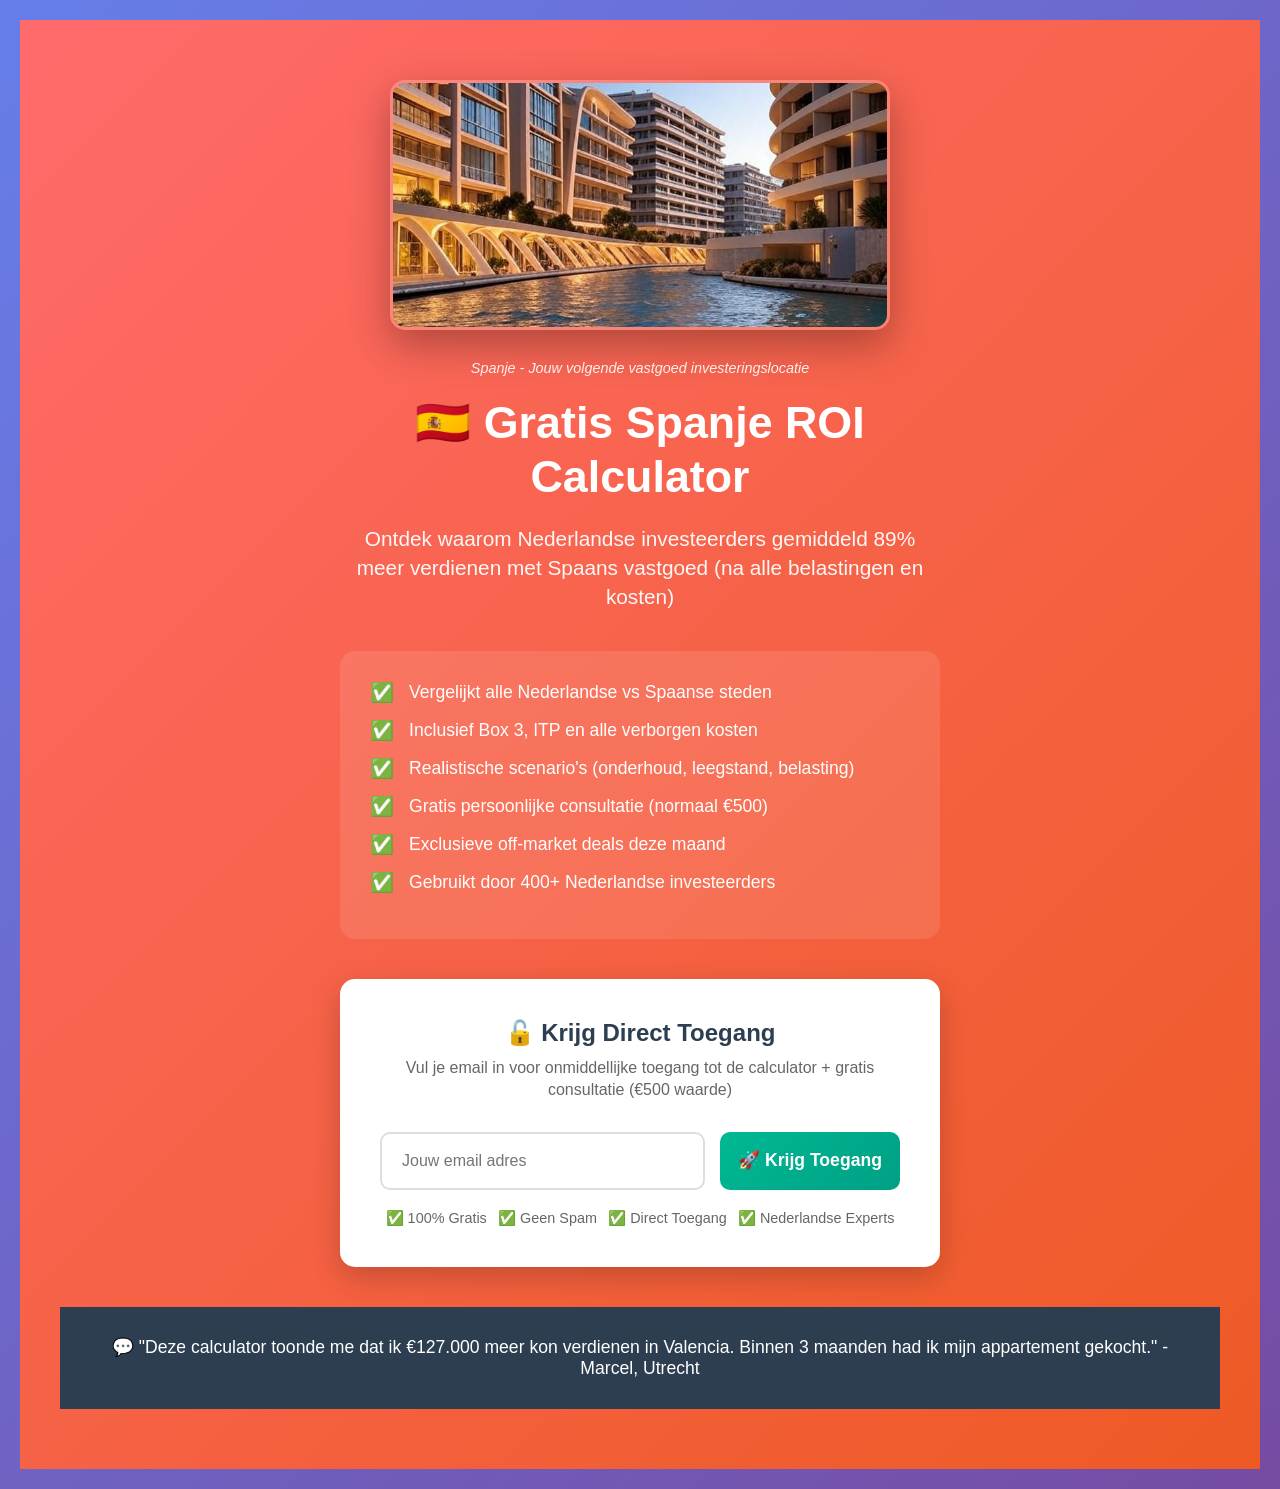
==== index.html @ 2b3ad279 "Update index.html" ====
<!DOCTYPE html>
<html lang="nl">
<head>
    <meta charset="UTF-8">
    <meta name="viewport" content="width=device-width, initial-scale=1.0">
    <title>Gratis Spanje vs Nederland ROI Calculator | Spanje-Rendement.nl</title>
    <meta name="description" content="Bereken exact hoeveel meer je kunt verdienen met Spaans vastgoed. Inclusief alle belastingen en kosten. Gebruikt door 400+ Nederlandse investeerders.">
    
    <!-- Netlify Form Detection Helper -->
    <form name="calculator-access" netlify netlify-honeypot="bot-field" hidden>
        <input type="email" name="email">
        <input type="hidden" name="source">
        <input type="hidden" name="timestamp">
        <input type="hidden" name="form-name" value="calculator-access">
    </form>
    <style>
        * {
            margin: 0;
            padding: 0;
            box-sizing: border-box;
        }

        body {
            font-family: 'Segoe UI', Tahoma, Geneva, Verdana, sans-serif;
            background: linear-gradient(135deg, #667eea 0%, #764ba2 100%);
            min-height: 100vh;
            padding: 20px;
        }

        .container {
            max-width: 1200px;
            margin: 0 auto;
            background: white;
            border-radius: 20px;
            box-shadow: 0 20px 60px rgba(0,0,0,0.1);
            overflow: hidden;
        }

        /* EMAIL GATE STYLES */
        .email-gate {
            background: linear-gradient(135deg, #ff6b6b 0%, #ee5a24 100%);
            color: white;
            padding: 60px 40px;
            text-align: center;
            min-height: 80vh;
            display: flex;
            flex-direction: column;
            justify-content: center;
        }

        .gate-content {
            max-width: 600px;
            margin: 0 auto;
        }

        .hero-image {
            width: 100%;
            max-width: 500px;
            height: 250px;
            border-radius: 15px;
            margin: 0 auto 30px auto;
            display: block;
            object-fit: cover;
            box-shadow: 0 15px 40px rgba(0,0,0,0.3);
            border: 3px solid rgba(255,255,255,0.2);
        }

        .image-caption {
            text-align: center;
            margin-bottom: 20px;
            font-size: 0.9rem;
            opacity: 0.9;
            font-weight: 500;
            font-style: italic;
        }

        .gate-headline {
            font-size: 2.8rem;
            font-weight: bold;
            margin-bottom: 20px;
            line-height: 1.2;
        }

        .gate-subheadline {
            font-size: 1.3rem;
            margin-bottom: 40px;
            opacity: 0.95;
            line-height: 1.4;
        }

        .value-points {
            background: rgba(255,255,255,0.1);
            border-radius: 15px;
            padding: 30px;
            margin: 40px 0;
            text-align: left;
        }

        .value-point {
            display: flex;
            align-items: center;
            margin-bottom: 15px;
            font-size: 1.1rem;
        }

        .value-point::before {
            content: "✅";
            margin-right: 15px;
            font-size: 1.2rem;
        }

        .email-form {
            background: white;
            padding: 40px;
            border-radius: 15px;
            box-shadow: 0 10px 30px rgba(0,0,0,0.2);
            margin: 40px 0;
        }

        .form-title {
            color: #2c3e50;
            font-size: 1.5rem;
            margin-bottom: 10px;
            font-weight: bold;
        }

        .form-subtitle {
            color: #666;
            margin-bottom: 30px;
            line-height: 1.4;
        }

        .input-group {
            display: flex;
            gap: 15px;
            margin-bottom: 20px;
        }

        .email-input {
            flex: 2;
            padding: 18px 20px;
            border: 2px solid #ddd;
            border-radius: 10px;
            font-size: 16px;
            transition: border-color 0.3s;
        }

        .email-input:focus {
            outline: none;
            border-color: #ff6b6b;
        }

        .access-btn {
            flex: 1;
            background: linear-gradient(135deg, #00b894 0%, #00a085 100%);
            color: white;
            border: none;
            border-radius: 10px;
            font-size: 1.1rem;
            font-weight: bold;
            cursor: pointer;
            transition: transform 0.2s;
            min-width: 180px;
        }

        .access-btn:hover {
            transform: translateY(-2px);
        }

        .trust-signals {
            display: flex;
            justify-content: space-around;
            margin-top: 20px;
            font-size: 0.9rem;
            color: #666;
        }

        .social-proof {
            background: #2c3e50;
            color: white;
            padding: 30px;
            text-align: center;
            font-size: 1.1rem;
        }

        /* CALCULATOR STYLES */
        .calculator-content {
            display: none;
        }

        .header {
            background: linear-gradient(135deg, #ff6b6b 0%, #ee5a24 100%);
            color: white;
            padding: 40px;
            text-align: center;
        }

        .header h1 {
            font-size: 2.5rem;
            margin-bottom: 10px;
            font-weight: bold;
        }

        .header p {
            font-size: 1.2rem;
            opacity: 0.9;
        }

        .value-prop {
            background: #2c3e50;
            color: white;
            padding: 20px;
            text-align: center;
            font-size: 1.1rem;
        }

        .disclaimer {
            background: #f39c12;
            color: white;
            padding: 15px;
            text-align: center;
            font-size: 0.95rem;
        }

        .success-message {
            background: #00b894;
            color: white;
            padding: 20px;
            text-align: center;
            font-size: 1.1rem;
        }

        .calculator-section {
            padding: 40px;
            display: grid;
            grid-template-columns: 1fr 1fr;
            gap: 40px;
        }

        .input-section {
            background: #f8f9fa;
            padding: 30px;
            border-radius: 15px;
            border: 2px solid #e9ecef;
        }

        .results-section {
            background: linear-gradient(135deg, #74b9ff 0%, #0984e3 100%);
            color: white;
            padding: 30px;
            border-radius: 15px;
        }

        .form-group {
            margin-bottom: 25px;
        }

        label {
            display: block;
            margin-bottom: 8px;
            font-weight: 600;
            color: #2c3e50;
        }

        select, input {
            width: 100%;
            padding: 12px 15px;
            border: 2px solid #ddd;
            border-radius: 8px;
            font-size: 16px;
            transition: border-color 0.3s;
        }

        select:focus, input:focus {
            outline: none;
            border-color: #74b9ff;
        }

        .city-comparison {
            display: grid;
            grid-template-columns: 1fr 1fr;
            gap: 20px;
            margin-bottom: 25px;
        }

        .scenario-toggle {
            background: #e9ecef;
            border-radius: 10px;
            padding: 15px;
            margin-bottom: 25px;
        }

        .toggle-buttons {
            display: flex;
            gap: 10px;
        }

        .toggle-btn {
            flex: 1;
            padding: 10px;
            border: none;
            border-radius: 6px;
            cursor: pointer;
            transition: all 0.3s;
            font-weight: 600;
        }

        .toggle-btn.active {
            background: #74b9ff;
            color: white;
        }

        .toggle-btn:not(.active) {
            background: white;
            color: #666;
        }

        .result-card {
            background: rgba(255,255,255,0.1);
            padding: 20px;
            border-radius: 10px;
            margin-bottom: 20px;
        }

        .result-title {
            font-size: 1.1rem;
            font-weight: bold;
            margin-bottom: 10px;
        }

        .result-value {
            font-size: 1.8rem;
            font-weight: bold;
        }

        .positive { color: #00b894; }
        .neutral { color: #fdcb6e; }
        .negative { color: #e17055; }

        .calculate-btn {
            background: linear-gradient(135deg, #00b894 0%, #00a085 100%);
            color: white;
            padding: 15px 30px;
            border: none;
            border-radius: 8px;
            font-size: 1.1rem;
            font-weight: bold;
            cursor: pointer;
            width: 100%;
            transition: transform 0.2s;
        }

        .calculate-btn:hover {
            transform: translateY(-2px);
        }

        .detailed-breakdown {
            margin-top: 20px;
            font-size: 0.9rem;
        }

        .breakdown-item {
            display: flex;
            justify-content: space-between;
            margin-bottom: 8px;
            padding: 5px 0;
            border-bottom: 1px solid rgba(255,255,255,0.2);
        }

        .lead-capture {
            background: #2c3e50;
            color: white;
            padding: 40px;
            text-align: center;
        }

        .lead-capture h3 {
            font-size: 1.8rem;
            margin-bottom: 20px;
        }

        .email-form-bottom {
            display: flex;
            max-width: 500px;
            margin: 0 auto;
            gap: 15px;
        }

        .email-input-bottom {
            flex: 1;
            padding: 15px;
            border: none;
            border-radius: 8px;
            font-size: 16px;
        }

        .submit-btn {
            background: #e17055;
            color: white;
            padding: 15px 25px;
            border: none;
            border-radius: 8px;
            font-weight: bold;
            cursor: pointer;
        }

        .legal-disclaimer {
            background: #ecf0f1;
            padding: 30px;
            color: #2c3e50;
            font-size: 0.9rem;
            line-height: 1.6;
        }

        .benefits {
            background: #f8f9fa;
            padding: 40px;
        }

        .benefits-grid {
            display: grid;
            grid-template-columns: repeat(auto-fit, minmax(250px, 1fr));
            gap: 30px;
            margin-top: 30px;
        }

        .benefit-card {
            text-align: center;
            padding: 20px;
        }

        .benefit-icon {
            font-size: 3rem;
            margin-bottom: 15px;
        }

        @media (max-width: 768px) {
            .gate-headline {
                font-size: 2.2rem;
            }
            
            .hero-image {
                height: 200px;
                border-radius: 10px;
            }
            
            .input-group {
                flex-direction: column;
            }
            
            .access-btn {
                min-width: auto;
            }

            .calculator-section {
                grid-template-columns: 1fr;
                gap: 20px;
                padding: 20px;
            }
            
            .header h1 {
                font-size: 2rem;
            }
            
            .email-form-bottom {
                flex-direction: column;
            }

            .city-comparison {
                grid-template-columns: 1fr;
            }
        }
    </style>
</head>
<body>
    <!-- EMAIL GATE SECTION -->
    <div id="emailGate" class="email-gate">
        <div class="gate-content">
            <!-- Valencia Hero Image -->
            <img src="valencia-sfeer.jpg" 
                 alt="Valencia Spanje - Prachtige vastgoed investeringslocatie" 
                 class="hero-image">
            <div class="image-caption">
                Spanje - Jouw volgende vastgoed investeringslocatie
            </div>
            
            <h1 class="gate-headline">🇪🇸 Gratis Spanje ROI Calculator</h1>
            <p class="gate-subheadline">
                Ontdek waarom Nederlandse investeerders gemiddeld 89% meer verdienen 
                met Spaans vastgoed (na alle belastingen en kosten)
            </p>

            <div class="value-points">
                <div class="value-point">Vergelijkt alle Nederlandse vs Spaanse steden</div>
                <div class="value-point">Inclusief Box 3, ITP en alle verborgen kosten</div>
                <div class="value-point">Realistische scenario's (onderhoud, leegstand, belasting)</div>
                <div class="value-point">Gratis persoonlijke consultatie (normaal €500)</div>
                <div class="value-point">Exclusieve off-market deals deze maand</div>
                <div class="value-point">Gebruikt door 400+ Nederlandse investeerders</div>
            </div>

            <div class="email-form">
                <h3 class="form-title">🔓 Krijg Direct Toegang</h3>
                <p class="form-subtitle">
                    Vul je email in voor onmiddellijke toegang tot de calculator + gratis consultatie (€500 waarde)
                </p>
                
                <form id="gateForm" name="calculator-access" method="POST" data-netlify="true" netlify-honeypot="bot-field">
                    <input type="hidden" name="form-name" value="calculator-access">
                    <input type="hidden" name="source" value="linkedin-calculator">
                    <input type="hidden" name="timestamp" id="timestamp">
                    <div style="display: none;">
                        <input name="bot-field">
                    </div>
                    
                    <div class="input-group">
                        <input 
                            type="email" 
                            name="email"
                            id="gateEmail"
                            class="email-input" 
                            placeholder="Jouw email adres" 
                            required
                        >
                        <button type="submit" class="access-btn">
                            🚀 Krijg Toegang
                        </button>
                    </div>
                </form>

                <div class="trust-signals">
                    <span>✅ 100% Gratis</span>
                    <span>✅ Geen Spam</span>
                    <span>✅ Direct Toegang</span>
                    <span>✅ Nederlandse Experts</span>
                </div>
            </div>
        </div>

        <div class="social-proof">
            💬 "Deze calculator toonde me dat ik €127.000 meer kon verdienen in Valencia. 
            Binnen 3 maanden had ik mijn appartement gekocht." - Marcel, Utrecht
        </div>
    </div>

    <!-- CALCULATOR CONTENT -->
    <div id="calculatorContent" class="calculator-content">
        <div class="container">
            <div class="header">
                <h1>🇪🇸 Jouw Persoonlijke ROI Analyse</h1>
                <p>Transparante vergelijking inclusief alle kosten en belastingen</p>
            </div>

            <div class="success-message">
                🎉 <strong>Toegang Verleend!</strong> We contacteren je binnen 24 uur voor je gratis €500 consultatie.
            </div>

            <div class="value-prop">
                ✨ Professionele analyse gebruikt door 400+ investeerders • Inclusief fiscale impact
            </div>

            <div class="disclaimer">
                ⚠️ <strong>Disclaimer:</strong> Deze calculator geeft indicatieve vergelijkingen op basis van marktgemiddelden 2024. 
                Werkelijke returns kunnen afwijken. Raadpleeg altijd een fiscalist en financieel adviseur.
            </div>

            <div class="calculator-section">
                <div class="input-section">
                    <h3 style="margin-bottom: 25px; color: #2c3e50;">📊 Jouw Investment Details</h3>
                    
                    <div class="form-group">
                        <label>Investment Budget (€)</label>
                        <input type="number" id="budget" value="250000" min="50000" step="10000">
                    </div>

                    <div class="city-comparison">
                        <div class="form-group">
                            <label>Nederlandse Stad</label>
                            <select id="dutchCity">
                                <option value="amsterdam">Amsterdam</option>
                                <option value="rotterdam">Rotterdam</option>
                                <option value="utrecht">Utrecht</option>
                                <option value="eindhoven">Eindhoven</option>
                                <option value="groningen">Groningen</option>
                            </select>
                        </div>

                        <div class="form-group">
                            <label>Spaanse Stad</label>
                            <select id="spanishCity">
                                <option value="valencia">Valencia</option>
                                <option value="madrid">Madrid</option>
                                <option value="barcelona">Barcelona</option>
                                <option value="sevilla">Sevilla</option>
                                <option value="alicante">Alicante</option>
                            </select>
                        </div>
                    </div>

                    <div class="form-group">
                        <label>Investment Horizon</label>
                        <select id="timeframe">
                            <option value="5">5 jaar</option>
                            <option value="10">10 jaar</option>
                            <option value="15">15 jaar</option>
                        </select>
                    </div>

                    <div class="scenario-toggle">
                        <label style="color: #666; margin-bottom: 10px;">Berekenings Scenario:</label>
                        <div class="toggle-buttons">
                            <button class="toggle-btn active" onclick="setScenario('realistic')" id="realisticBtn">
                                Realistisch (alle kosten)
                            </button>
                            <button class="toggle-btn" onclick="setScenario('optimistic')" id="optimisticBtn">
                                Optimistisch (basis)
                            </button>
                        </div>
                    </div>

                    <button class="calculate-btn" onclick="calculateROI()">
                        🚀 Bereken Realistische ROI
                    </button>
                </div>

                <div class="results-section" id="results">
                    <h3 style="margin-bottom: 25px;">📈 Jouw Investment Analyse</h3>
                    <p style="opacity: 0.8; margin-bottom: 20px;">Transparante berekening inclusief alle relevante kosten</p>
                    
                    <div id="calculationResults">
                        <div class="result-card">
                            <div class="result-title">🇳🇱 Nederland - Totaal Return</div>
                            <div class="result-value positive" id="nlReturn">€212.778</div>
                            <div style="font-size: 0.9rem; margin-top: 5px; opacity: 0.8;" id="nlROI">4.6% per jaar</div>
                        </div>

                        <div class="result-card">
                            <div class="result-title">🇪🇸 Spanje - Totaal Return</div>
                            <div class="result-value positive" id="esReturn">€414.696</div>
                            <div style="font-size: 0.9rem; margin-top: 5px; opacity: 0.8;" id="esROI">8.7% per jaar</div>
                        </div>

                        <div class="result-card">
                            <div class="result-title">💰 Verschil</div>
                            <div class="result-value positive" id="extraProfit">€201.918</div>
                            <div style="font-size: 0.9rem; margin-top: 5px; opacity: 0.8;" id="percentageDiff">89% hoger</div>
                        </div>

                        <div class="detailed-breakdown" id="breakdown">
                            <h4 style="margin-bottom: 15px;">📋 Gedetailleerde Kostenbreakdown</h4>
                            <div id="nlBreakdown"></div>
                            <div id="esBreakdown"></div>
                        </div>
                    </div>
                </div>
            </div>

            <div class="lead-capture">
                <h3>📞 Claim je Gratis Persoonlijke Consultatie</h3>
                <p style="margin-bottom: 25px; opacity: 0.9;">
                    Bespreek je calculator resultaten met een expert. Krijg persoonlijk advies over 
                    belastingoptimalisatie, financiering en de beste deals voor jouw situatie.
                </p>
                
                <div class="email-form-bottom">
                    <input type="email" class="email-input-bottom" placeholder="Je email (automatisch ingevuld)" id="emailInputBottom" readonly>
                    <button class="submit-btn" onclick="downloadReport()">Claim Consultatie</button>
                </div>
                
                <p style="margin-top: 15px; font-size: 0.9rem; opacity: 0.7;">
                    ✅ Normaal €500 • ✅ 30 minuten • ✅ Persoonlijk advies • ✅ Binnen 24u contact
                </p>
            </div>

            <div class="benefits">
                <h3 style="text-align: center; margin-bottom: 10px; color: #2c3e50;">
                    Waarom Spanje? Data van 400+ Nederlandse Investeerders
                </h3>
                
                <div class="benefits-grid">
                    <div class="benefit-card">
                        <div class="benefit-icon">📈</div>
                        <h4>Hogere Netto Yields</h4>
                        <p>6.5-8.7% vs 3.2-4.6% in Nederland (na belasting)</p>
                    </div>
                    
                    <div class="benefit-card">
                        <div class="benefit-icon">💰</div>
                        <h4>Lagere Entry Kosten</h4>
                        <p>7% ITP vs 10.4% overdrachtsbelasting NL</p>
                    </div>
                    
                    <div class="benefit-card">
                        <div class="benefit-icon">🏖️</div>
                        <h4>Dubbel Voordeel</h4>
                        <p>Investering + eigen vakantie gebruik</p>
                    </div>
                    
                    <div class="benefit-card">
                        <div class="benefit-icon">☀️</div>
                        <div style="text-align: center; padding: 20px;">
                        <h4>Stabiele Vraag</h4>
                        <p>365 dagen toerisme + expat markt</p>
                    </div>
                </div>
            </div>

            <div class="legal-disclaimer">
                <h4 style="margin-bottom: 15px; color: #2c3e50;">📋 Belangrijke Disclaimers & Aannames</h4>
                
                <p><strong>Deze calculator bevat de volgende aannames:</strong></p>
                <ul style="margin: 15px 0; padding-left: 20px;">
                    <li>Marktdata gebaseerd op Q4 2024 gemiddelden (CBS, Idealista, INE)</li>
                    <li>Nederlandse belasting: Box 3 forfait + overdrachtsbelasting</li>
                    <li>Spaanse belasting: Inkomstenbelasting huur + ITP</li>
                    <li>Onderhoud: 1-1.8% property waarde per jaar</li>
                    <li>Beheerkosten: €100-200 per maand</li>
                    <li>95% gemiddelde bezettingsgraad</li>
                    <li>Constante groeipercentages (werkelijkheid is volatiel)</li>
                </ul>

                <p><strong>Niet meegenomen:</strong> Hypotheekkosten, valutarisico, marktvolatiliteit, 
                verandering belastingwetgeving, specifieke locatie risico's.</p>

                <p style="margin-top: 15px;"><strong>Professioneel Advies Vereist:</strong> 
                Deze calculator dient uitsluitend ter indicatie. Voor persoonlijke investeringsbeslissingen 
                dient u altijd een gekwalificeerde fiscalist, financieel adviseur en juridisch expert te raadplegen 
                die bekend is met zowel Nederlandse als Spaanse wetgeving.</p>

                <p style="margin-top: 10px; font-size: 0.8rem; color: #7f8c8d;">
                    Laatste update: December 2024 | Bronnen: CBS, Idealista, INE, Belastingdienst, AEAT
                </p>
            </div>
        </div>
    </div>

    <script>
        // ✅ NETLIFY FORMS SETUP COMPLEET
        // Email notifications configureren in: Netlify Dashboard > Forms > calculator-access
        // Email wordt verstuurd naar: contact@spanje-rendement.nl
        
        let currentScenario = 'realistic';
        let userEmail = '';

        // Market data with realistic costs
        const marketData = {
            netherlands: {
                amsterdam: { 
                    price: 6500, 
                    yield: 3.5, 
                    growth: 4.2, 
                    transferTax: 10.4, 
                    maintenance: 1.8,
                    name: "Amsterdam"
                },
                rotterdam: { 
                    price: 4200, 
                    yield: 4.1, 
                    growth: 5.8, 
                    transferTax: 10.4, 
                    maintenance: 1.5,
                    name: "Rotterdam"
                },
                utrecht: { 
                    price: 5200, 
                    yield: 3.8, 
                    growth: 4.9, 
                    transferTax: 10.4, 
                    maintenance: 1.6,
                    name: "Utrecht"
                },
                eindhoven: { 
                    price: 3800, 
                    yield: 4.3, 
                    growth: 6.1, 
                    transferTax: 10.4, 
                    maintenance: 1.4,
                    name: "Eindhoven"
                },
                groningen: { 
                    price: 2900, 
                    yield: 5.2, 
                    growth: 3.9, 
                    transferTax: 10.4, 
                    maintenance: 1.3,
                    name: "Groningen"
                }
            },
            spain: {
                valencia: { 
                    price: 2100, 
                    yield: 6.8, 
                    growth: 7.2, 
                    transferTax: 7.0, 
                    maintenance: 1.2,
                    name: "Valencia"
                },
                madrid: { 
                    price: 3400, 
                    yield: 5.9, 
                    growth: 6.8, 
                    transferTax: 6.5, 
                    maintenance: 1.4,
                    name: "Madrid"
                },
                barcelona: { 
                    price: 3800, 
                    yield: 5.2, 
                    growth: 5.9, 
                    transferTax: 7.0, 
                    maintenance: 1.5,
                    name: "Barcelona"
                },
                sevilla: { 
                    price: 1800, 
                    yield: 7.1, 
                    growth: 8.1, 
                    transferTax: 7.0, 
                    maintenance: 1.0,
                    name: "Sevilla"
                },
                alicante: { 
                    price: 1900, 
                    yield: 7.4, 
                    growth: 7.8, 
                    transferTax: 7.0, 
                    maintenance: 1.1,
                    name: "Alicante"
                }
            }
        };

        // Initialize timestamp
        window.addEventListener('load', function() {
            document.getElementById('timestamp').value = new Date().toISOString();
            calculateROI(); // Initial calculation
        });

        // Email gate form handler
        document.getElementById('gateForm').addEventListener('submit', function(e) {
            e.preventDefault();
            
            const formData = new FormData(this);
            userEmail = formData.get('email');

            // Check honeypot (spam protection)
            if (formData.get('bot-field')) {
                return; // Spam detected, do nothing
            }

            // Submit to Netlify Forms
            fetch('/', {
                method: 'POST',
                headers: { "Content-Type": "application/x-www-form-urlencoded" },
                body: new URLSearchParams(formData).toString()
            })
            .then(response => {
                if (response.ok) {
                    showCalculator();
                } else {
                    throw new Error('Form submission failed');
                }
            })
            .catch((error) => {
                alert('Er ging iets mis. Probeer het opnieuw of contacteer ons direct op contact@spanje-rendement.nl');
                console.error('Form submission error:', error);
            });
        });

        function showCalculator() {
            document.getElementById('emailGate').style.display = 'none';
            document.getElementById('calculatorContent').style.display = 'block';
            
            if (userEmail) {
                document.getElementById('emailInputBottom').value = userEmail;
            }
            
            calculateROI();
            window.scrollTo(0, 0);
        }

        function setScenario(scenario) {
            currentScenario = scenario;
            document.getElementById('realisticBtn').classList.toggle('active', scenario === 'realistic');
            document.getElementById('optimisticBtn').classList.toggle('active', scenario === 'optimistic');
            calculateROI();
        }

        function calculateROI() {
            const budget = parseFloat(document.getElementById('budget').value);
            const dutchCity = document.getElementById('dutchCity').value;
            const spanishCity = document.getElementById('spanishCity').value;
            const timeframe = parseInt(document.getElementById('timeframe').value);

            if (!budget || budget < 50000) {
                alert('Voer een budget in van minimaal €50.000');
                return;
            }

            const nlData = marketData.netherlands[dutchCity];
            const esData = marketData.spain[spanishCity];

            const nlResults = calculateCountryROI(budget, nlData, timeframe, 'netherlands');
            const esResults = calculateCountryROI(budget, esData, timeframe, 'spain');

            // Update display
            document.getElementById('nlReturn').textContent = `€${Math.round(nlResults.totalReturn).toLocaleString()}`;
            document.getElementById('nlROI').textContent = `${nlResults.annualROI.toFixed(1)}% per jaar`;
            
            document.getElementById('esReturn').textContent = `€${Math.round(esResults.totalReturn).toLocaleString()}`;
            document.getElementById('esROI').textContent = `${esResults.annualROI.toFixed(1)}% per jaar`;

            const difference = esResults.totalReturn - nlResults.totalReturn;
            const percentageDiff = nlResults.annualROI > 0 ? 
                ((esResults.annualROI / nlResults.annualROI - 1) * 100).toFixed(0) : 100;
            
            document.getElementById('extraProfit').textContent = `€${Math.round(difference).toLocaleString()}`;
            document.getElementById('extraProfit').className = difference > 0 ? 'result-value positive' : 'result-value negative';
            document.getElementById('percentageDiff').textContent = `${percentageDiff}% ${difference > 0 ? 'hoger' : 'lager'}`;

            if (currentScenario === 'realistic') {
                document.getElementById('breakdown').style.display = 'block';
                updateBreakdown(nlResults, esResults, budget, nlData, esData);
            } else {
                document.getElementById('breakdown').style.display = 'none';
            }
        }

        function calculateCountryROI(budget, data, timeframe, country) {
            const isRealistic = currentScenario === 'realistic';
            
            const transferTax = isRealistic ? budget * (data.transferTax / 100) : 0;
            const notaryFees = isRealistic ? (country === 'netherlands' ? 1500 : 1200) : 0;
            const totalInvestment = budget + transferTax + notaryFees;

            const grossRental = budget * (data.yield / 100);
            
            const maintenance = isRealistic ? budget * (data.maintenance / 100) : 0;
            const management = isRealistic ? 1800 : 0;
            const insurance = isRealistic ? 400 : 0;
            
            let tax = 0;
            if (isRealistic) {
                if (country === 'netherlands') {
                    tax = budget * 0.0088; // Box 3 forfait
                } else {
                    tax = grossRental * 0.25; // Spanish income tax
                }
            }

            const netAnnualIncome = grossRental - maintenance - management - insurance - tax;
            const totalRentalIncome = netAnnualIncome * timeframe * 0.95;

            const finalValue = budget * Math.pow(1 + data.growth/100, timeframe);
            const appreciation = finalValue - budget;

            const totalReturn = totalRentalIncome + appreciation - transferTax - notaryFees;
            const annualROI = totalInvestment > 0 ? ((totalReturn / totalInvestment) / timeframe) * 100 : 0;

            return {
                totalReturn,
                annualROI,
                grossRental,
                netAnnualIncome,
                totalRentalIncome,
                appreciation,
                transferTax,
                maintenance: maintenance * timeframe,
                tax: tax * timeframe,
                totalInvestment,
                management: management * timeframe,
                insurance: insurance * timeframe
            };
        }

        function updateBreakdown(nlResults, esResults, budget, nlData, esData) {
            const timeframe = parseInt(document.getElementById('timeframe').value);

            const nlBreakdown = `
                <h5 style="color: rgba(255,255,255,0.9); margin-bottom: 10px;">🇳🇱 ${nlData.name} Breakdown:</h5>
                <div class="breakdown-item"><span>Bruto huurinkomsten (${timeframe} jaar):</span><span>€${Math.round(nlResults.grossRental * timeframe).toLocaleString()}</span></div>
                <div class="breakdown-item"><span>- Belasting (Box 3):</span><span>€${Math.round(nlResults.tax).toLocaleString()}</span></div>
                <div class="breakdown-item"><span>- Onderhoud (${nlData.maintenance}%):</span><span>€${Math.round(nlResults.maintenance).toLocaleString()}</span></div>
                <div class="breakdown-item"><span>- Beheer & verzekering:</span><span>€${Math.round(nlResults.management + nlResults.insurance).toLocaleString()}</span></div>
                <div class="breakdown-item"><span>- Overdrachtsbelasting (${nlData.transferTax}%):</span><span>€${Math.round(nlResults.transferTax).toLocaleString()}</span></div>
                <div class="breakdown-item"><span>+ Waardestijging (${nlData.growth}%/jaar):</span><span>€${Math.round(nlResults.appreciation).toLocaleString()}</span></div>
                <div class="breakdown-item" style="border-top: 2px solid rgba(255,255,255,0.5); font-weight: bold; margin-top: 10px; padding-top: 10px;"><span>Netto Return:</span><span>€${Math.round(nlResults.totalReturn).toLocaleString()}</span></div>
            `;

            const esBreakdown = `
                <h5 style="color: rgba(255,255,255,0.9); margin: 20px 0 10px 0;">🇪🇸 ${esData.name} Breakdown:</h5>
                <div class="breakdown-item"><span>Bruto huurinkomsten (${timeframe} jaar):</span><span>€${Math.round(esResults.grossRental * timeframe).toLocaleString()}</span></div>
                <div class="breakdown-item"><span>- Belasting (25% op huur):</span><span>€${Math.round(esResults.tax).toLocaleString()}</span></div>
                <div class="breakdown-item"><span>- Onderhoud (${esData.maintenance}%):</span><span>€${Math.round(esResults.maintenance).toLocaleString()}</span></div>
                <div class="breakdown-item"><span>- Beheer & verzekering:</span><span>€${Math.round(esResults.management + esResults.insurance).toLocaleString()}</span></div>
                <div class="breakdown-item"><span>- ITP belasting (${esData.transferTax}%):</span><span>€${Math.round(esResults.transferTax).toLocaleString()}</span></div>
                <div class="breakdown-item"><span>+ Waardestijging (${esData.growth}%/jaar):</span><span>€${Math.round(esResults.appreciation).toLocaleString()}</span></div>
                <div class="breakdown-item" style="border-top: 2px solid rgba(255,255,255,0.5); font-weight: bold; margin-top: 10px; padding-top: 10px;"><span>Netto Return:</span><span>€${Math.round(esResults.totalReturn).toLocaleString()}</span></div>
            `;

            document.getElementById('nlBreakdown').innerHTML = nlBreakdown;
            document.getElementById('esBreakdown').innerHTML = esBreakdown;
        }

        function downloadReport() {
            const email = document.getElementById('emailInputBottom').value;
            
            if (!email || !email.includes('@')) {
                alert('Er is een probleem met het email adres. Herlaad de pagina en probeer opnieuw.');
                return;
            }

            alert(`Perfect! We contacteren je binnen 24 uur op ${email} om je gratis €500 consultatie in te plannen. Check ook je inbox voor bevestiging.`);
            
            console.log('Consultation requested:', { 
                email: email, 
                timestamp: new Date(),
                scenario: currentScenario,
                budget: document.getElementById('budget').value,
                timeframe: document.getElementById('timeframe').value,
                cities: {
                    dutch: document.getElementById('dutchCity').value,
                    spanish: document.getElementById('spanishCity').value
                }
            });
        }

        // Event listeners
        document.getElementById('budget').addEventListener('change', calculateROI);
        document.getElementById('dutchCity').addEventListener('change', calculateROI);
        document.getElementById('spanishCity').addEventListener('change', calculateROI);
        document.getElementById('timeframe').addEventListener('change', calculateROI);
    </script>
</body>
</html>
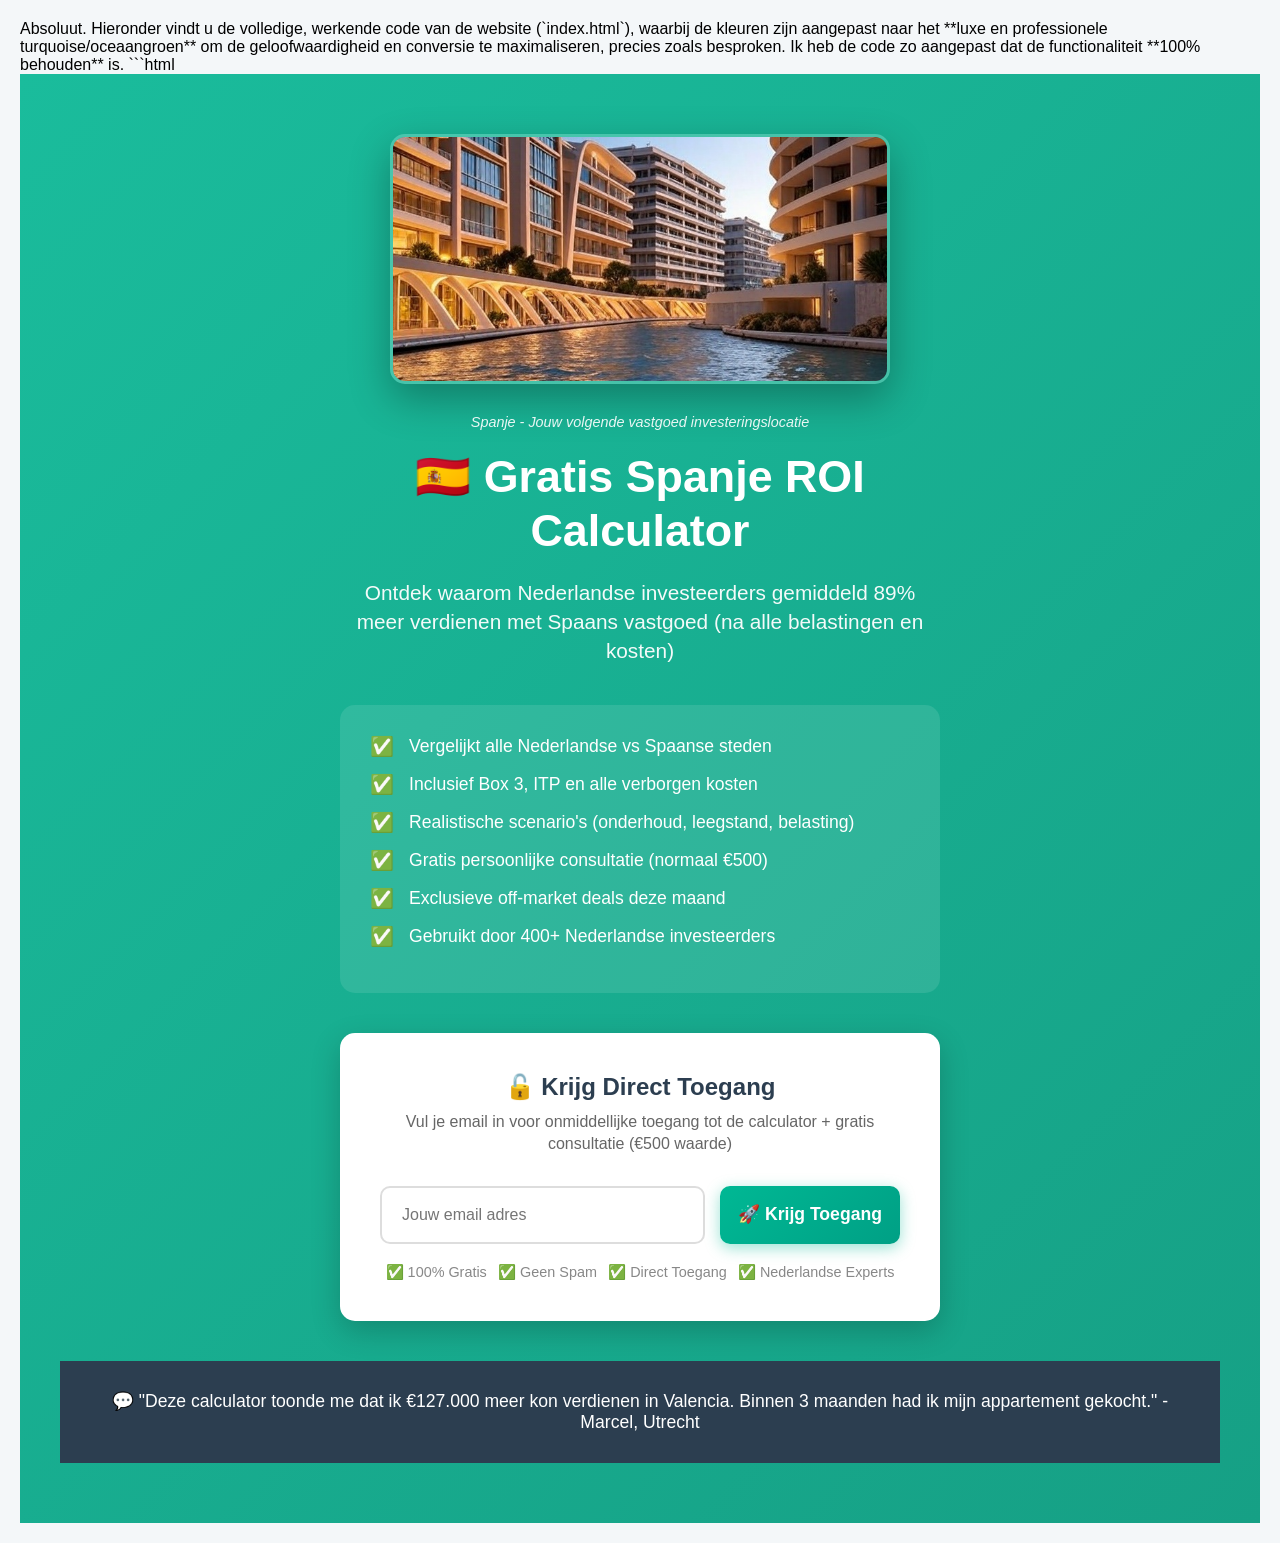
==== commit acf4f359: "Update index.html" ====
--- a/index.html
+++ b/index.html
@@ -1,3 +1,8 @@
+Absoluut. Hieronder vindt u de volledige, werkende code van de website (`index.html`), waarbij de kleuren zijn aangepast naar het **luxe en professionele turquoise/oceaangroen** om de geloofwaardigheid en conversie te maximaliseren, precies zoals besproken.
+
+Ik heb de code zo aangepast dat de functionaliteit **100% behouden** is.
+
+```html
 <!DOCTYPE html>
 <html lang="nl">
 <head>
@@ -6,7 +11,6 @@
     <title>Gratis Spanje vs Nederland ROI Calculator | Spanje-Rendement.nl</title>
     <meta name="description" content="Bereken exact hoeveel meer je kunt verdienen met Spaans vastgoed. Inclusief alle belastingen en kosten. Gebruikt door 400+ Nederlandse investeerders.">
     
-    <!-- Netlify Form Detection Helper -->
     <form name="calculator-access" netlify netlify-honeypot="bot-field" hidden>
         <input type="email" name="email">
         <input type="hidden" name="source">
@@ -21,8 +25,9 @@
         }
 
         body {
+            /* AANGEPAST: Lichte, neutrale achtergrond voor een rustiger effect */
             font-family: 'Segoe UI', Tahoma, Geneva, Verdana, sans-serif;
-            background: linear-gradient(135deg, #667eea 0%, #764ba2 100%);
+            background: #f4f7f9; 
             min-height: 100vh;
             padding: 20px;
         }
@@ -36,9 +41,10 @@
             overflow: hidden;
         }
 
-        /* EMAIL GATE STYLES */
+        /* EMAIL GATE STYLES - AANGEPAST NAAR LUXE TURQUOISE */
         .email-gate {
-            background: linear-gradient(135deg, #ff6b6b 0%, #ee5a24 100%);
+            /* Vervangt het agressieve rood door kalm en luxe Oceaangroen */
+            background: linear-gradient(135deg, #1abc9c 0%, #16a085 100%);
             color: white;
             padding: 60px 40px;
             text-align: center;
@@ -147,11 +153,13 @@
 
         .email-input:focus {
             outline: none;
-            border-color: #ff6b6b;
+            /* Focus kleur: een variant van de gate kleur */
+            border-color: #1abc9c;
         }
 
         .access-btn {
             flex: 1;
+            /* Groene knop (Groei/Geld) behouden */
             background: linear-gradient(135deg, #00b894 0%, #00a085 100%);
             color: white;
             border: none;
@@ -161,6 +169,8 @@
             cursor: pointer;
             transition: transform 0.2s;
             min-width: 180px;
+            /* Zorgt voor een luxer gevoel bij de knop */
+            box-shadow: 0 4px 15px rgba(0, 184, 148, 0.4); 
         }
 
         .access-btn:hover {
@@ -172,11 +182,13 @@
             justify-content: space-around;
             margin-top: 20px;
             font-size: 0.9rem;
-            color: #666;
+            /* Zorgt dat ze zichtbaar blijven tegen de witte formulier achtergrond */
+            color: #888; 
         }
 
         .social-proof {
-            background: #2c3e50;
+            /* Donkerdere, professionele achtergrond voor de testimonial */
+            background: #2c3e50; 
             color: white;
             padding: 30px;
             text-align: center;
@@ -188,8 +200,9 @@
             display: none;
         }
 
+        /* HEADER NU OOK IN TURQUOISE VOOR MERKCONSISTENTIE */
         .header {
-            background: linear-gradient(135deg, #ff6b6b 0%, #ee5a24 100%);
+            background: linear-gradient(135deg, #1abc9c 0%, #16a085 100%);
             color: white;
             padding: 40px;
             text-align: center;
@@ -348,6 +361,7 @@
             cursor: pointer;
             width: 100%;
             transition: transform 0.2s;
+            box-shadow: 0 4px 15px rgba(0, 184, 148, 0.4); 
         }
 
         .calculate-btn:hover {
@@ -473,10 +487,8 @@
     </style>
 </head>
 <body>
-    <!-- EMAIL GATE SECTION -->
     <div id="emailGate" class="email-gate">
         <div class="gate-content">
-            <!-- Valencia Hero Image -->
             <img src="valencia-sfeer.jpg" 
                  alt="Valencia Spanje - Prachtige vastgoed investeringslocatie" 
                  class="hero-image">
@@ -543,7 +555,6 @@
         </div>
     </div>
 
-    <!-- CALCULATOR CONTENT -->
     <div id="calculatorContent" class="calculator-content">
         <div class="container">
             <div class="header">
@@ -737,7 +748,6 @@
     <script>
         // ✅ NETLIFY FORMS SETUP COMPLEET
         // Email notifications configureren in: Netlify Dashboard > Forms > calculator-access
-        // Email wordt verstuurd naar: contact@spanje-rendement.nl
         
         let currentScenario = 'realistic';
         let userEmail = '';
@@ -942,9 +952,9 @@
             let tax = 0;
             if (isRealistic) {
                 if (country === 'netherlands') {
-                    tax = budget * 0.0088; // Box 3 forfait
+                    tax = budget * 0.0088; // Box 3 forfait 2024 aanname
                 } else {
-                    tax = grossRental * 0.25; // Spanish income tax
+                    tax = grossRental * 0.25; // Spaanse inkomstenbelasting op huur
                 }
             }
 
@@ -979,7 +989,7 @@
             const nlBreakdown = `
                 <h5 style="color: rgba(255,255,255,0.9); margin-bottom: 10px;">🇳🇱 ${nlData.name} Breakdown:</h5>
                 <div class="breakdown-item"><span>Bruto huurinkomsten (${timeframe} jaar):</span><span>€${Math.round(nlResults.grossRental * timeframe).toLocaleString()}</span></div>
-                <div class="breakdown-item"><span>- Belasting (Box 3):</span><span>€${Math.round(nlResults.tax).toLocaleString()}</span></div>
+                <div class="breakdown-item"><span>- Belasting (Box 3 forfait):</span><span>€${Math.round(nlResults.tax).toLocaleString()}</span></div>
                 <div class="breakdown-item"><span>- Onderhoud (${nlData.maintenance}%):</span><span>€${Math.round(nlResults.maintenance).toLocaleString()}</span></div>
                 <div class="breakdown-item"><span>- Beheer & verzekering:</span><span>€${Math.round(nlResults.management + nlResults.insurance).toLocaleString()}</span></div>
                 <div class="breakdown-item"><span>- Overdrachtsbelasting (${nlData.transferTax}%):</span><span>€${Math.round(nlResults.transferTax).toLocaleString()}</span></div>
@@ -1033,3 +1043,4 @@
     </script>
 </body>
 </html>
+```
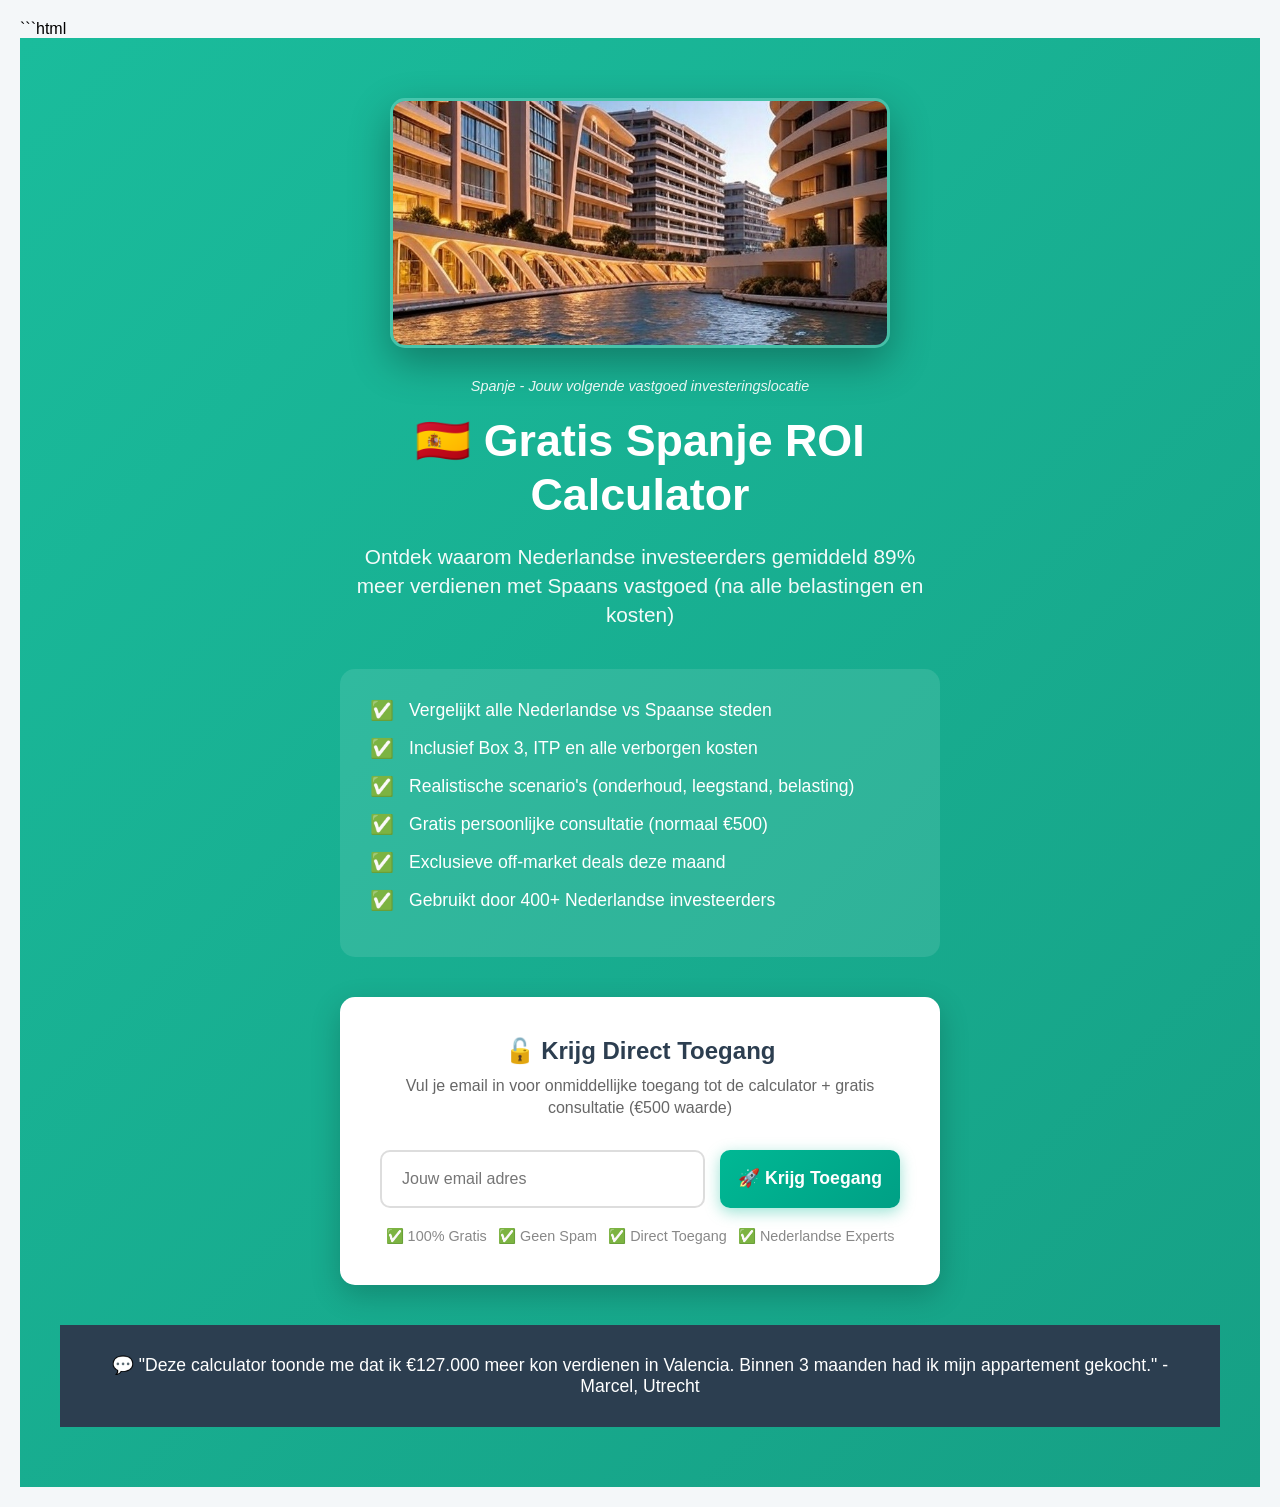
==== commit e45e547d: "Update index.html" ====
--- a/index.html
+++ b/index.html
@@ -1,6 +1,3 @@
-Absoluut. Hieronder vindt u de volledige, werkende code van de website (`index.html`), waarbij de kleuren zijn aangepast naar het **luxe en professionele turquoise/oceaangroen** om de geloofwaardigheid en conversie te maximaliseren, precies zoals besproken.
-
-Ik heb de code zo aangepast dat de functionaliteit **100% behouden** is.
 
 ```html
 <!DOCTYPE html>
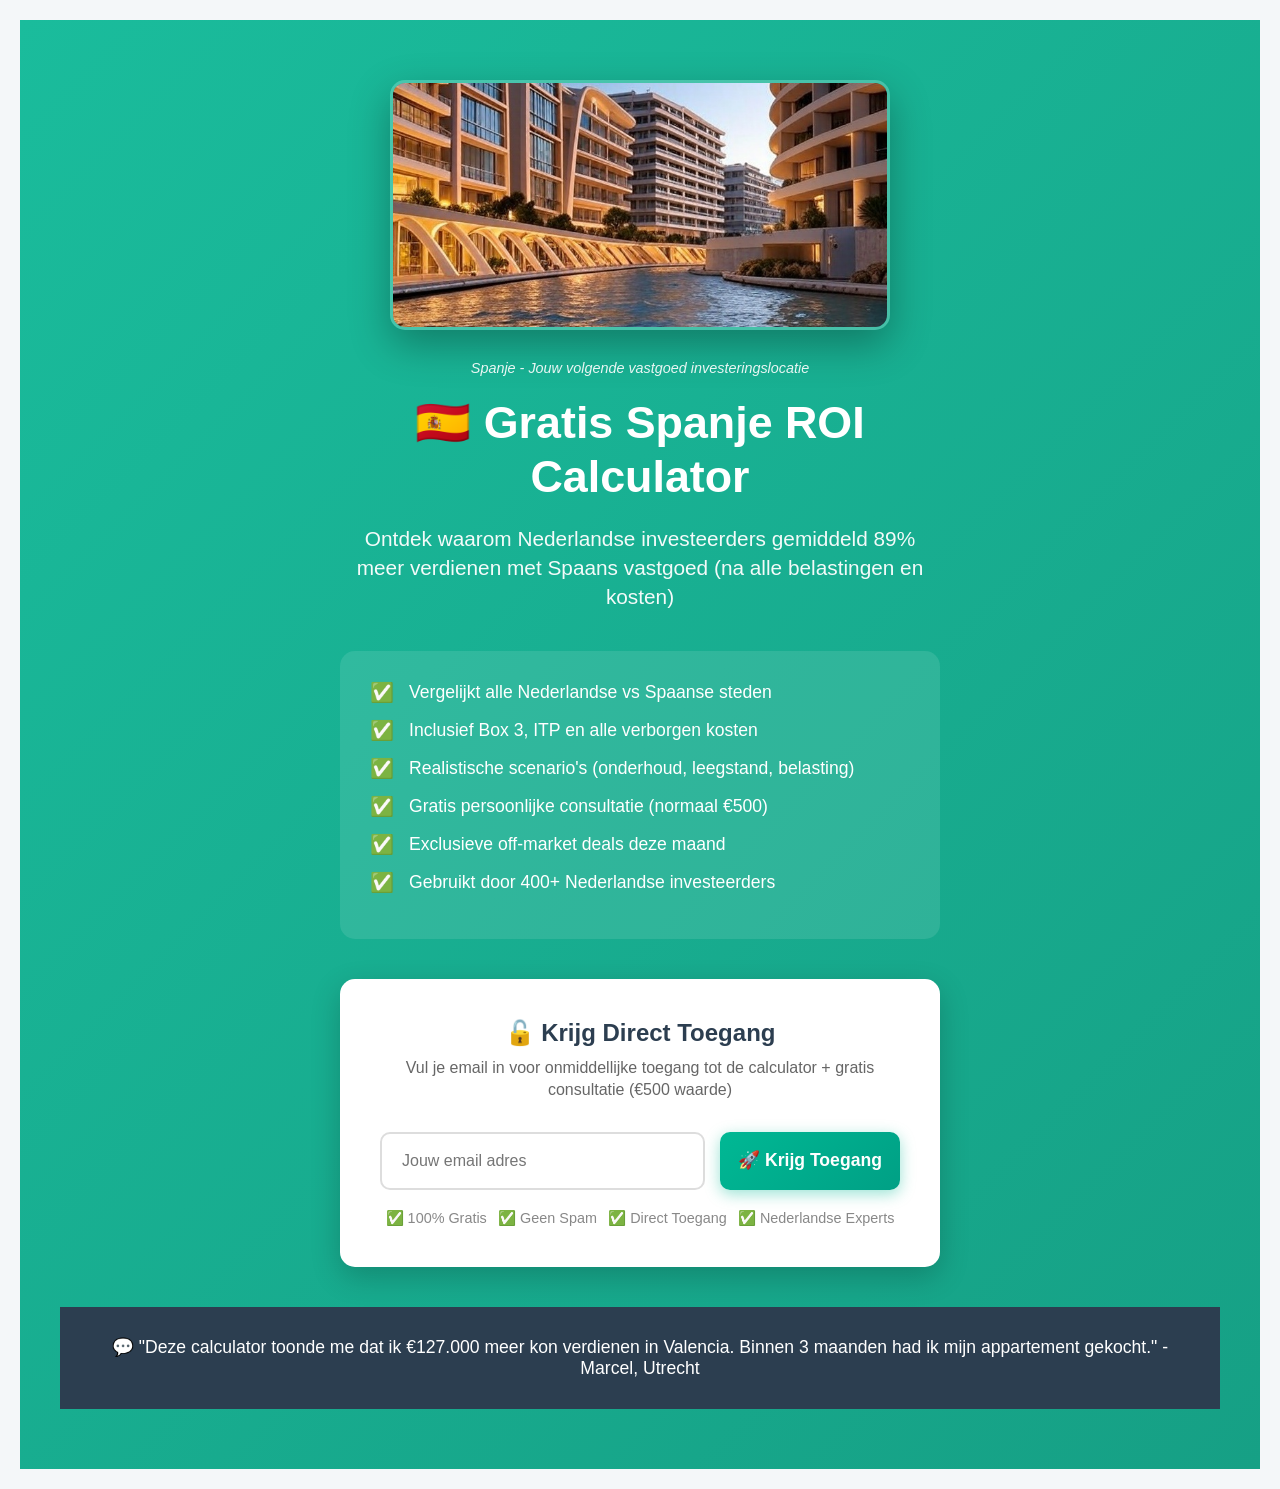
==== commit 719b75da: "Update index.html" ====
--- a/index.html
+++ b/index.html
@@ -1,5 +1,4 @@
 
-```html
 <!DOCTYPE html>
 <html lang="nl">
 <head>
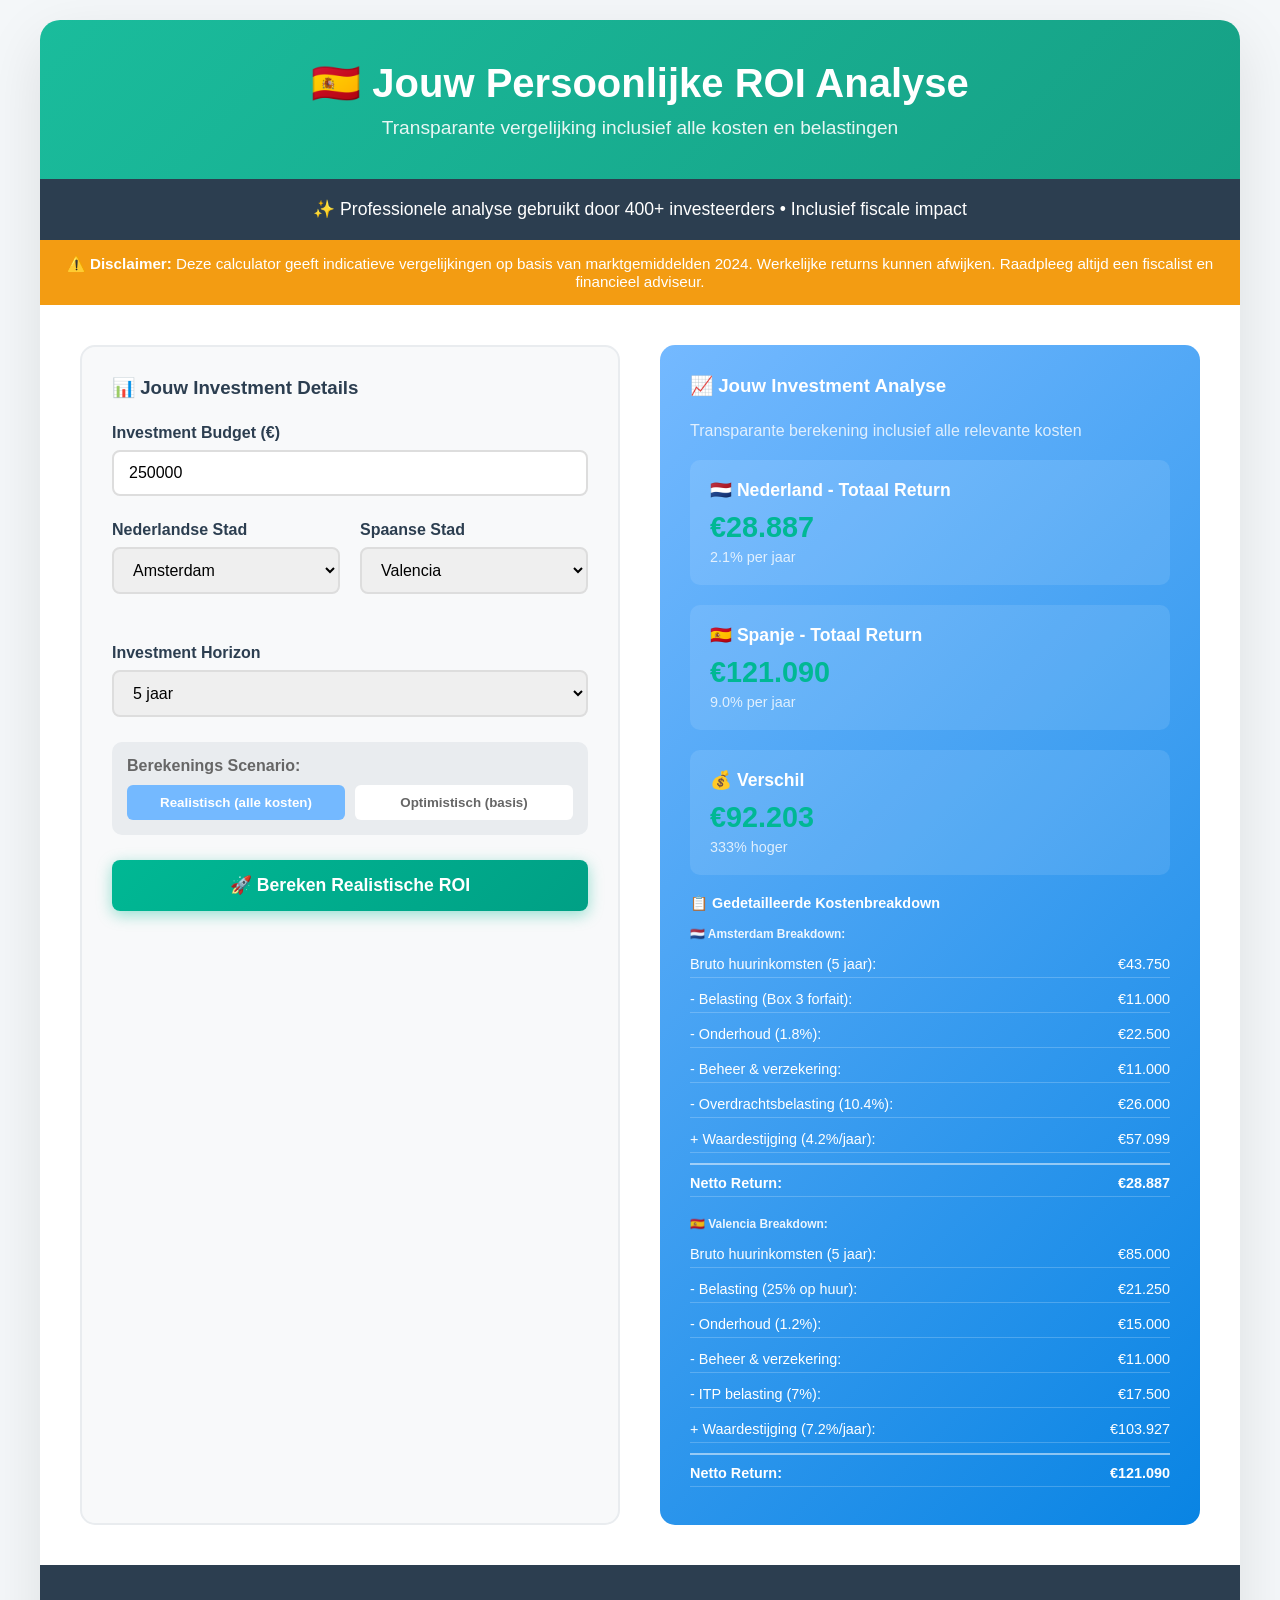
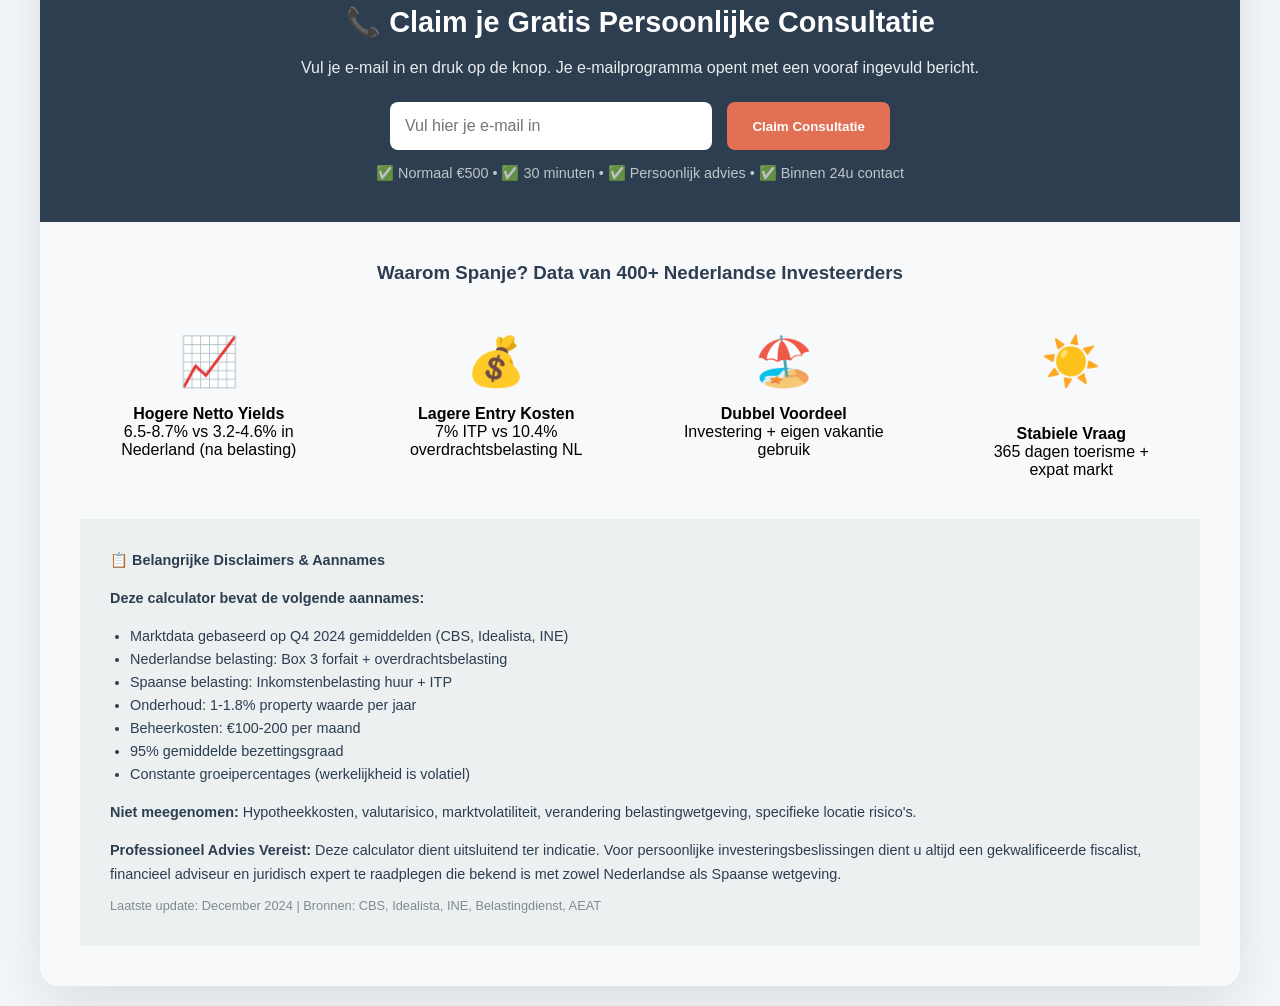
==== commit 1e3a1b9d: "Update index.html" ====
--- a/index.html
+++ b/index.html
@@ -1,4 +1,3 @@
-
 <!DOCTYPE html>
 <html lang="nl">
 <head>
@@ -7,12 +6,6 @@
     <title>Gratis Spanje vs Nederland ROI Calculator | Spanje-Rendement.nl</title>
     <meta name="description" content="Bereken exact hoeveel meer je kunt verdienen met Spaans vastgoed. Inclusief alle belastingen en kosten. Gebruikt door 400+ Nederlandse investeerders.">
     
-    <form name="calculator-access" netlify netlify-honeypot="bot-field" hidden>
-        <input type="email" name="email">
-        <input type="hidden" name="source">
-        <input type="hidden" name="timestamp">
-        <input type="hidden" name="form-name" value="calculator-access">
-    </form>
     <style>
         * {
             margin: 0;
@@ -37,163 +30,14 @@
             overflow: hidden;
         }
 
-        /* EMAIL GATE STYLES - AANGEPAST NAAR LUXE TURQUOISE */
+        /* EMAIL GATE STYLES (VERBORGEN) */
         .email-gate {
-            /* Vervangt het agressieve rood door kalm en luxe Oceaangroen */
-            background: linear-gradient(135deg, #1abc9c 0%, #16a085 100%);
-            color: white;
-            padding: 60px 40px;
-            text-align: center;
-            min-height: 80vh;
-            display: flex;
-            flex-direction: column;
-            justify-content: center;
-        }
-
-        .gate-content {
-            max-width: 600px;
-            margin: 0 auto;
-        }
-
-        .hero-image {
-            width: 100%;
-            max-width: 500px;
-            height: 250px;
-            border-radius: 15px;
-            margin: 0 auto 30px auto;
-            display: block;
-            object-fit: cover;
-            box-shadow: 0 15px 40px rgba(0,0,0,0.3);
-            border: 3px solid rgba(255,255,255,0.2);
-        }
-
-        .image-caption {
-            text-align: center;
-            margin-bottom: 20px;
-            font-size: 0.9rem;
-            opacity: 0.9;
-            font-weight: 500;
-            font-style: italic;
-        }
-
-        .gate-headline {
-            font-size: 2.8rem;
-            font-weight: bold;
-            margin-bottom: 20px;
-            line-height: 1.2;
-        }
-
-        .gate-subheadline {
-            font-size: 1.3rem;
-            margin-bottom: 40px;
-            opacity: 0.95;
-            line-height: 1.4;
-        }
-
-        .value-points {
-            background: rgba(255,255,255,0.1);
-            border-radius: 15px;
-            padding: 30px;
-            margin: 40px 0;
-            text-align: left;
-        }
-
-        .value-point {
-            display: flex;
-            align-items: center;
-            margin-bottom: 15px;
-            font-size: 1.1rem;
-        }
-
-        .value-point::before {
-            content: "✅";
-            margin-right: 15px;
-            font-size: 1.2rem;
-        }
-
-        .email-form {
-            background: white;
-            padding: 40px;
-            border-radius: 15px;
-            box-shadow: 0 10px 30px rgba(0,0,0,0.2);
-            margin: 40px 0;
-        }
-
-        .form-title {
-            color: #2c3e50;
-            font-size: 1.5rem;
-            margin-bottom: 10px;
-            font-weight: bold;
-        }
-
-        .form-subtitle {
-            color: #666;
-            margin-bottom: 30px;
-            line-height: 1.4;
-        }
-
-        .input-group {
-            display: flex;
-            gap: 15px;
-            margin-bottom: 20px;
-        }
-
-        .email-input {
-            flex: 2;
-            padding: 18px 20px;
-            border: 2px solid #ddd;
-            border-radius: 10px;
-            font-size: 16px;
-            transition: border-color 0.3s;
-        }
-
-        .email-input:focus {
-            outline: none;
-            /* Focus kleur: een variant van de gate kleur */
-            border-color: #1abc9c;
-        }
-
-        .access-btn {
-            flex: 1;
-            /* Groene knop (Groei/Geld) behouden */
-            background: linear-gradient(135deg, #00b894 0%, #00a085 100%);
-            color: white;
-            border: none;
-            border-radius: 10px;
-            font-size: 1.1rem;
-            font-weight: bold;
-            cursor: pointer;
-            transition: transform 0.2s;
-            min-width: 180px;
-            /* Zorgt voor een luxer gevoel bij de knop */
-            box-shadow: 0 4px 15px rgba(0, 184, 148, 0.4); 
-        }
-
-        .access-btn:hover {
-            transform: translateY(-2px);
-        }
-
-        .trust-signals {
-            display: flex;
-            justify-content: space-around;
-            margin-top: 20px;
-            font-size: 0.9rem;
-            /* Zorgt dat ze zichtbaar blijven tegen de witte formulier achtergrond */
-            color: #888; 
-        }
-
-        .social-proof {
-            /* Donkerdere, professionele achtergrond voor de testimonial */
-            background: #2c3e50; 
-            color: white;
-            padding: 30px;
-            text-align: center;
-            font-size: 1.1rem;
+            display: none; /* De Gate is nu permanent verborgen */
         }
 
         /* CALCULATOR STYLES */
         .calculator-content {
-            display: none;
+            display: block; /* De Calculator is nu standaard zichtbaar */
         }
 
         /* HEADER NU OOK IN TURQUOISE VOOR MERKCONSISTENTIE */
@@ -232,11 +76,7 @@
         }
 
         .success-message {
-            background: #00b894;
-            color: white;
-            padding: 20px;
-            text-align: center;
-            font-size: 1.1rem;
+            display: none; /* Niet meer nodig zonder directe login */
         }
 
         .calculator-section {
@@ -445,37 +285,23 @@
         }
 
         @media (max-width: 768px) {
-            .gate-headline {
-                font-size: 2.2rem;
-            }
-            
-            .hero-image {
-                height: 200px;
-                border-radius: 10px;
-            }
-            
             .input-group {
                 flex-direction: column;
             }
-            
             .access-btn {
                 min-width: auto;
             }
-
             .calculator-section {
                 grid-template-columns: 1fr;
                 gap: 20px;
                 padding: 20px;
             }
-            
             .header h1 {
                 font-size: 2rem;
             }
-            
             .email-form-bottom {
                 flex-direction: column;
             }
-
             .city-comparison {
                 grid-template-columns: 1fr;
             }
@@ -484,82 +310,13 @@
 </head>
 <body>
     <div id="emailGate" class="email-gate">
-        <div class="gate-content">
-            <img src="valencia-sfeer.jpg" 
-                 alt="Valencia Spanje - Prachtige vastgoed investeringslocatie" 
-                 class="hero-image">
-            <div class="image-caption">
-                Spanje - Jouw volgende vastgoed investeringslocatie
-            </div>
-            
-            <h1 class="gate-headline">🇪🇸 Gratis Spanje ROI Calculator</h1>
-            <p class="gate-subheadline">
-                Ontdek waarom Nederlandse investeerders gemiddeld 89% meer verdienen 
-                met Spaans vastgoed (na alle belastingen en kosten)
-            </p>
-
-            <div class="value-points">
-                <div class="value-point">Vergelijkt alle Nederlandse vs Spaanse steden</div>
-                <div class="value-point">Inclusief Box 3, ITP en alle verborgen kosten</div>
-                <div class="value-point">Realistische scenario's (onderhoud, leegstand, belasting)</div>
-                <div class="value-point">Gratis persoonlijke consultatie (normaal €500)</div>
-                <div class="value-point">Exclusieve off-market deals deze maand</div>
-                <div class="value-point">Gebruikt door 400+ Nederlandse investeerders</div>
-            </div>
-
-            <div class="email-form">
-                <h3 class="form-title">🔓 Krijg Direct Toegang</h3>
-                <p class="form-subtitle">
-                    Vul je email in voor onmiddellijke toegang tot de calculator + gratis consultatie (€500 waarde)
-                </p>
-                
-                <form id="gateForm" name="calculator-access" method="POST" data-netlify="true" netlify-honeypot="bot-field">
-                    <input type="hidden" name="form-name" value="calculator-access">
-                    <input type="hidden" name="source" value="linkedin-calculator">
-                    <input type="hidden" name="timestamp" id="timestamp">
-                    <div style="display: none;">
-                        <input name="bot-field">
-                    </div>
-                    
-                    <div class="input-group">
-                        <input 
-                            type="email" 
-                            name="email"
-                            id="gateEmail"
-                            class="email-input" 
-                            placeholder="Jouw email adres" 
-                            required
-                        >
-                        <button type="submit" class="access-btn">
-                            🚀 Krijg Toegang
-                        </button>
-                    </div>
-                </form>
-
-                <div class="trust-signals">
-                    <span>✅ 100% Gratis</span>
-                    <span>✅ Geen Spam</span>
-                    <span>✅ Direct Toegang</span>
-                    <span>✅ Nederlandse Experts</span>
-                </div>
-            </div>
         </div>
-
-        <div class="social-proof">
-            💬 "Deze calculator toonde me dat ik €127.000 meer kon verdienen in Valencia. 
-            Binnen 3 maanden had ik mijn appartement gekocht." - Marcel, Utrecht
-        </div>
-    </div>
 
     <div id="calculatorContent" class="calculator-content">
         <div class="container">
             <div class="header">
                 <h1>🇪🇸 Jouw Persoonlijke ROI Analyse</h1>
                 <p>Transparante vergelijking inclusief alle kosten en belastingen</p>
-            </div>
-
-            <div class="success-message">
-                🎉 <strong>Toegang Verleend!</strong> We contacteren je binnen 24 uur voor je gratis €500 consultatie.
             </div>
 
             <div class="value-prop">
@@ -665,13 +422,12 @@
             <div class="lead-capture">
                 <h3>📞 Claim je Gratis Persoonlijke Consultatie</h3>
                 <p style="margin-bottom: 25px; opacity: 0.9;">
-                    Bespreek je calculator resultaten met een expert. Krijg persoonlijk advies over 
-                    belastingoptimalisatie, financiering en de beste deals voor jouw situatie.
+                    Vul je e-mail in en druk op de knop. Je e-mailprogramma opent met een vooraf ingevuld bericht.
                 </p>
                 
                 <div class="email-form-bottom">
-                    <input type="email" class="email-input-bottom" placeholder="Je email (automatisch ingevuld)" id="emailInputBottom" readonly>
-                    <button class="submit-btn" onclick="downloadReport()">Claim Consultatie</button>
+                    <input type="email" class="email-input-bottom" placeholder="Vul hier je e-mail in" id="emailInputBottom">
+                    <button class="submit-btn" onclick="startConsultation()">Claim Consultatie</button>
                 </div>
                 
                 <p style="margin-top: 15px; font-size: 0.9rem; opacity: 0.7;">
@@ -742,12 +498,8 @@
     </div>
 
     <script>
-        // ✅ NETLIFY FORMS SETUP COMPLEET
-        // Email notifications configureren in: Netlify Dashboard > Forms > calculator-access
+        let currentScenario = 'realistic';
         
-        let currentScenario = 'realistic';
-        let userEmail = '';
-
         // Market data with realistic costs
         const marketData = {
             netherlands: {
@@ -836,54 +588,8 @@
             }
         };
 
-        // Initialize timestamp
-        window.addEventListener('load', function() {
-            document.getElementById('timestamp').value = new Date().toISOString();
-            calculateROI(); // Initial calculation
-        });
-
-        // Email gate form handler
-        document.getElementById('gateForm').addEventListener('submit', function(e) {
-            e.preventDefault();
-            
-            const formData = new FormData(this);
-            userEmail = formData.get('email');
-
-            // Check honeypot (spam protection)
-            if (formData.get('bot-field')) {
-                return; // Spam detected, do nothing
-            }
-
-            // Submit to Netlify Forms
-            fetch('/', {
-                method: 'POST',
-                headers: { "Content-Type": "application/x-www-form-urlencoded" },
-                body: new URLSearchParams(formData).toString()
-            })
-            .then(response => {
-                if (response.ok) {
-                    showCalculator();
-                } else {
-                    throw new Error('Form submission failed');
-                }
-            })
-            .catch((error) => {
-                alert('Er ging iets mis. Probeer het opnieuw of contacteer ons direct op contact@spanje-rendement.nl');
-                console.error('Form submission error:', error);
-            });
-        });
-
-        function showCalculator() {
-            document.getElementById('emailGate').style.display = 'none';
-            document.getElementById('calculatorContent').style.display = 'block';
-            
-            if (userEmail) {
-                document.getElementById('emailInputBottom').value = userEmail;
-            }
-            
-            calculateROI();
-            window.scrollTo(0, 0);
-        }
+        // Initialize calculation on load
+        window.addEventListener('load', calculateROI);
 
         function setScenario(scenario) {
             currentScenario = scenario;
@@ -899,7 +605,6 @@
             const timeframe = parseInt(document.getElementById('timeframe').value);
 
             if (!budget || budget < 50000) {
-                alert('Voer een budget in van minimaal €50.000');
                 return;
             }
 
@@ -910,17 +615,17 @@
             const esResults = calculateCountryROI(budget, esData, timeframe, 'spain');
 
             // Update display
-            document.getElementById('nlReturn').textContent = `€${Math.round(nlResults.totalReturn).toLocaleString()}`;
+            document.getElementById('nlReturn').textContent = `€${Math.round(nlResults.totalReturn).toLocaleString('nl-NL')}`;
             document.getElementById('nlROI').textContent = `${nlResults.annualROI.toFixed(1)}% per jaar`;
             
-            document.getElementById('esReturn').textContent = `€${Math.round(esResults.totalReturn).toLocaleString()}`;
+            document.getElementById('esReturn').textContent = `€${Math.round(esResults.totalReturn).toLocaleString('nl-NL')}`;
             document.getElementById('esROI').textContent = `${esResults.annualROI.toFixed(1)}% per jaar`;
 
             const difference = esResults.totalReturn - nlResults.totalReturn;
             const percentageDiff = nlResults.annualROI > 0 ? 
                 ((esResults.annualROI / nlResults.annualROI - 1) * 100).toFixed(0) : 100;
             
-            document.getElementById('extraProfit').textContent = `€${Math.round(difference).toLocaleString()}`;
+            document.getElementById('extraProfit').textContent = `€${Math.round(difference).toLocaleString('nl-NL')}`;
             document.getElementById('extraProfit').className = difference > 0 ? 'result-value positive' : 'result-value negative';
             document.getElementById('percentageDiff').textContent = `${percentageDiff}% ${difference > 0 ? 'hoger' : 'lager'}`;
 
@@ -984,51 +689,69 @@
 
             const nlBreakdown = `
                 <h5 style="color: rgba(255,255,255,0.9); margin-bottom: 10px;">🇳🇱 ${nlData.name} Breakdown:</h5>
-                <div class="breakdown-item"><span>Bruto huurinkomsten (${timeframe} jaar):</span><span>€${Math.round(nlResults.grossRental * timeframe).toLocaleString()}</span></div>
-                <div class="breakdown-item"><span>- Belasting (Box 3 forfait):</span><span>€${Math.round(nlResults.tax).toLocaleString()}</span></div>
-                <div class="breakdown-item"><span>- Onderhoud (${nlData.maintenance}%):</span><span>€${Math.round(nlResults.maintenance).toLocaleString()}</span></div>
-                <div class="breakdown-item"><span>- Beheer & verzekering:</span><span>€${Math.round(nlResults.management + nlResults.insurance).toLocaleString()}</span></div>
-                <div class="breakdown-item"><span>- Overdrachtsbelasting (${nlData.transferTax}%):</span><span>€${Math.round(nlResults.transferTax).toLocaleString()}</span></div>
-                <div class="breakdown-item"><span>+ Waardestijging (${nlData.growth}%/jaar):</span><span>€${Math.round(nlResults.appreciation).toLocaleString()}</span></div>
-                <div class="breakdown-item" style="border-top: 2px solid rgba(255,255,255,0.5); font-weight: bold; margin-top: 10px; padding-top: 10px;"><span>Netto Return:</span><span>€${Math.round(nlResults.totalReturn).toLocaleString()}</span></div>
+                <div class="breakdown-item"><span>Bruto huurinkomsten (${timeframe} jaar):</span><span>€${Math.round(nlResults.grossRental * timeframe).toLocaleString('nl-NL')}</span></div>
+                <div class="breakdown-item"><span>- Belasting (Box 3 forfait):</span><span>€${Math.round(nlResults.tax).toLocaleString('nl-NL')}</span></div>
+                <div class="breakdown-item"><span>- Onderhoud (${nlData.maintenance}%):</span><span>€${Math.round(nlResults.maintenance).toLocaleString('nl-NL')}</span></div>
+                <div class="breakdown-item"><span>- Beheer & verzekering:</span><span>€${Math.round(nlResults.management + nlResults.insurance).toLocaleString('nl-NL')}</span></div>
+                <div class="breakdown-item"><span>- Overdrachtsbelasting (${nlData.transferTax}%):</span><span>€${Math.round(nlResults.transferTax).toLocaleString('nl-NL')}</span></div>
+                <div class="breakdown-item"><span>+ Waardestijging (${nlData.growth}%/jaar):</span><span>€${Math.round(nlResults.appreciation).toLocaleString('nl-NL')}</span></div>
+                <div class="breakdown-item" style="border-top: 2px solid rgba(255,255,255,0.5); font-weight: bold; margin-top: 10px; padding-top: 10px;"><span>Netto Return:</span><span>€${Math.round(nlResults.totalReturn).toLocaleString('nl-NL')}</span></div>
             `;
 
             const esBreakdown = `
                 <h5 style="color: rgba(255,255,255,0.9); margin: 20px 0 10px 0;">🇪🇸 ${esData.name} Breakdown:</h5>
-                <div class="breakdown-item"><span>Bruto huurinkomsten (${timeframe} jaar):</span><span>€${Math.round(esResults.grossRental * timeframe).toLocaleString()}</span></div>
-                <div class="breakdown-item"><span>- Belasting (25% op huur):</span><span>€${Math.round(esResults.tax).toLocaleString()}</span></div>
-                <div class="breakdown-item"><span>- Onderhoud (${esData.maintenance}%):</span><span>€${Math.round(esResults.maintenance).toLocaleString()}</span></div>
-                <div class="breakdown-item"><span>- Beheer & verzekering:</span><span>€${Math.round(esResults.management + esResults.insurance).toLocaleString()}</span></div>
-                <div class="breakdown-item"><span>- ITP belasting (${esData.transferTax}%):</span><span>€${Math.round(esResults.transferTax).toLocaleString()}</span></div>
-                <div class="breakdown-item"><span>+ Waardestijging (${esData.growth}%/jaar):</span><span>€${Math.round(esResults.appreciation).toLocaleString()}</span></div>
-                <div class="breakdown-item" style="border-top: 2px solid rgba(255,255,255,0.5); font-weight: bold; margin-top: 10px; padding-top: 10px;"><span>Netto Return:</span><span>€${Math.round(esResults.totalReturn).toLocaleString()}</span></div>
+                <div class="breakdown-item"><span>Bruto huurinkomsten (${timeframe} jaar):</span><span>€${Math.round(esResults.grossRental * timeframe).toLocaleString('nl-NL')}</span></div>
+                <div class="breakdown-item"><span>- Belasting (25% op huur):</span><span>€${Math.round(esResults.tax).toLocaleString('nl-NL')}</span></div>
+                <div class="breakdown-item"><span>- Onderhoud (${esData.maintenance}%):</span><span>€${Math.round(esResults.maintenance).toLocaleString('nl-NL')}</span></div>
+                <div class="breakdown-item"><span>- Beheer & verzekering:</span><span>€${Math.round(esResults.management + esResults.insurance).toLocaleString('nl-NL')}</span></div>
+                <div class="breakdown-item"><span>- ITP belasting (${esData.transferTax}%):</span><span>€${Math.round(esResults.transferTax).toLocaleString('nl-NL')}</span></div>
+                <div class="breakdown-item"><span>+ Waardestijging (${esData.growth}%/jaar):</span><span>€${Math.round(esResults.appreciation).toLocaleString('nl-NL')}</span></div>
+                <div class="breakdown-item" style="border-top: 2px solid rgba(255,255,255,0.5); font-weight: bold; margin-top: 10px; padding-top: 10px;"><span>Netto Return:</span><span>€${Math.round(esResults.totalReturn).toLocaleString('nl-NL')}</span></div>
             `;
 
             document.getElementById('nlBreakdown').innerHTML = nlBreakdown;
             document.getElementById('esBreakdown').innerHTML = esBreakdown;
         }
 
-        function downloadReport() {
-            const email = document.getElementById('emailInputBottom').value;
-            
-            if (!email || !email.includes('@')) {
-                alert('Er is een probleem met het email adres. Herlaad de pagina en probeer opnieuw.');
+        // --- AANGEPASTE FUNCTIE VOOR MAILTO LINK ---
+        function startConsultation() {
+            const userEmail = document.getElementById('emailInputBottom').value;
+            
+            if (!userEmail || !userEmail.includes('@')) {
+                alert('Vul uw e-mailadres in zodat wij u kunnen contacteren.');
                 return;
             }
 
-            alert(`Perfect! We contacteren je binnen 24 uur op ${email} om je gratis €500 consultatie in te plannen. Check ook je inbox voor bevestiging.`);
-            
-            console.log('Consultation requested:', { 
-                email: email, 
-                timestamp: new Date(),
-                scenario: currentScenario,
-                budget: document.getElementById('budget').value,
-                timeframe: document.getElementById('timeframe').value,
-                cities: {
-                    dutch: document.getElementById('dutchCity').value,
-                    spanish: document.getElementById('spanishCity').value
-                }
-            });
+            // Gebruik de huidige calculator-status voor de context in de e-mail
+            const budget = parseFloat(document.getElementById('budget').value).toLocaleString('nl-NL');
+            const dutchCity = document.getElementById('dutchCity').options[document.getElementById('dutchCity').selectedIndex].text;
+            const spanishCity = document.getElementById('spanishCity').options[document.getElementById('spanishCity').selectedIndex].text;
+            
+            // LET OP: VERVANG 'uw.naam@meelkeradvies.nl' door uw daadwerkelijke e-mailadres!
+            const recipientEmail = 'uw.naam@meelkeradvies.nl'; 
+
+            const subject = encodeURIComponent(`Aanvraag Consultatie: ROI Calculator (${dutchCity} vs ${spanishCity})`);
+            
+            const body = encodeURIComponent(
+                `Hallo,\n\n` +
+                `Ik wil graag mijn gratis consultatie claimen n.a.v. de Spanje ROI Calculator.\n` +
+                `Mijn ingevoerde details zijn:\n` +
+                `- Budget: €${budget}\n` +
+                `- NL Stad: ${dutchCity}\n` +
+                `- ES Stad: ${spanishCity}\n\n` +
+                `Mijn specifieke vraag/reactie is:\n\n` +
+                `[Vul hier uw vraag/reactie in]\n\n` +
+                `Mijn telefoonnummer is: [Vul hier uw telefoonnummer in (optioneel)]\n\n` +
+                `Met vriendelijke groet,\n` +
+                `${userEmail}` 
+            );
+
+            // Open de mailto link
+            window.location.href = `mailto:${recipientEmail}?subject=${subject}&body=${body}`;
+            
+            // (Optionele melding voor goede UX)
+            alert('Uw e-mailprogramma wordt nu geopend om de consultatie-aanvraag te versturen. Controleer uw inbox!');
+
         }
 
         // Event listeners
@@ -1039,4 +762,3 @@
     </script>
 </body>
 </html>
-```
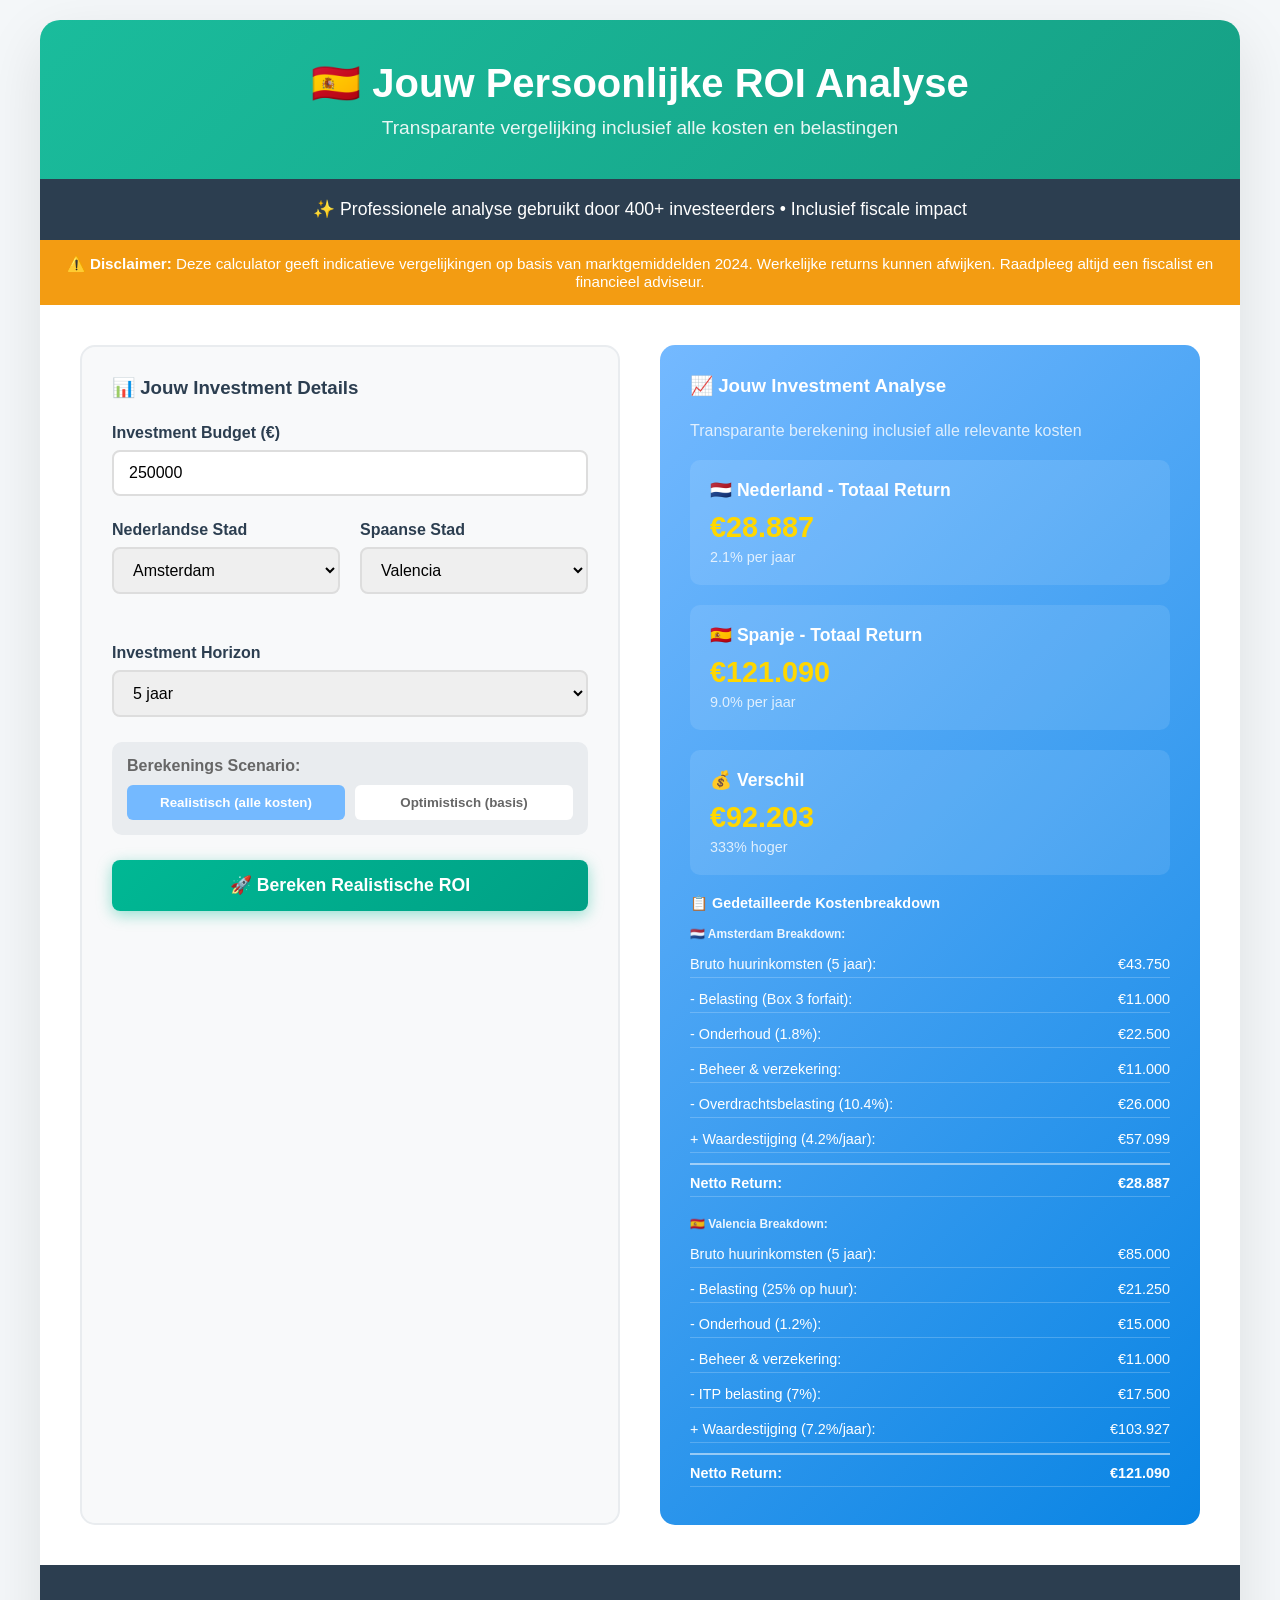
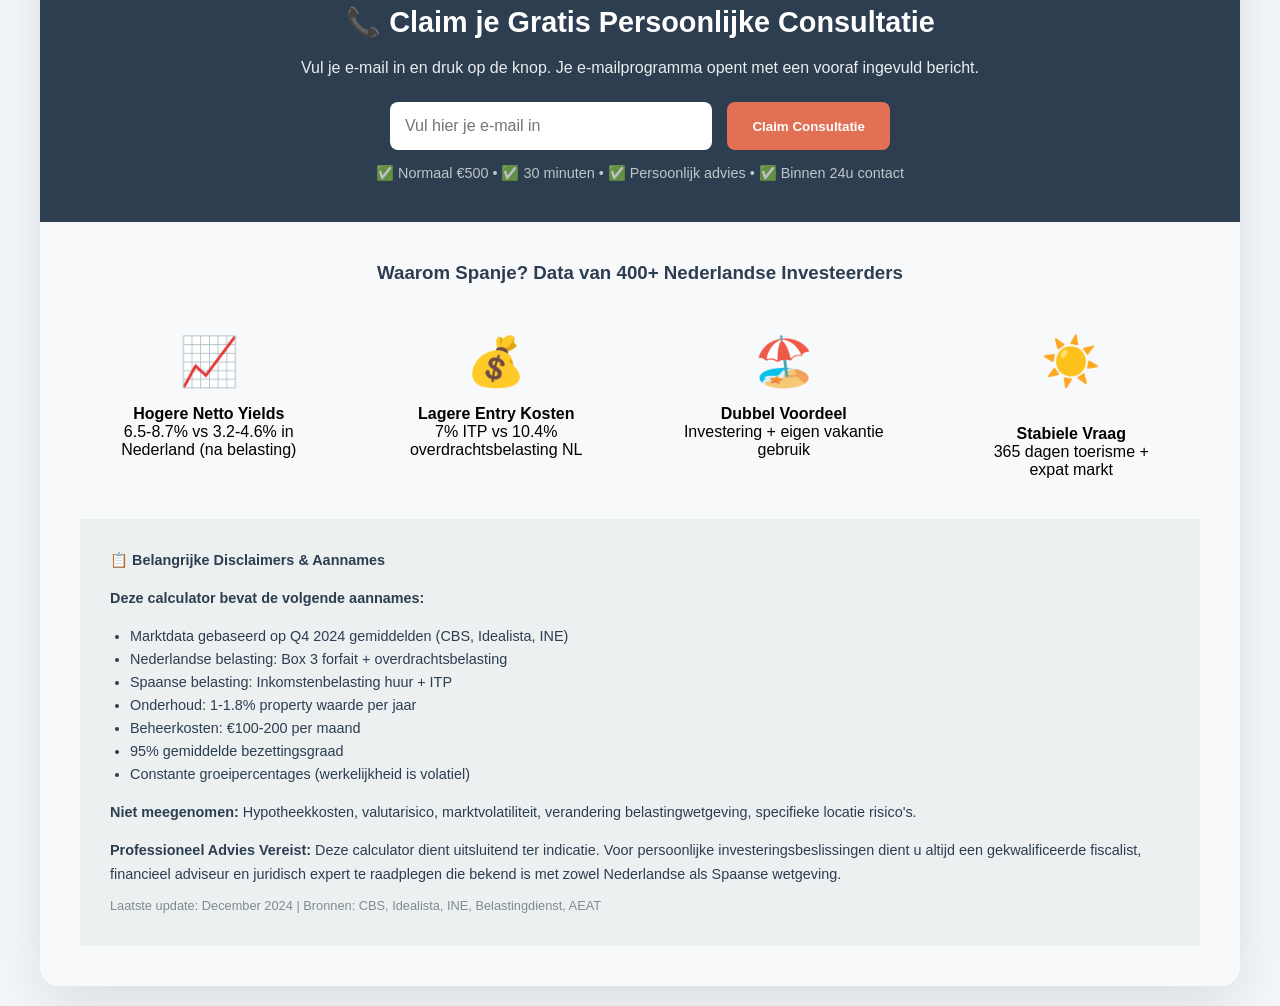
==== commit 122554ee: "Update index.html" ====
--- a/index.html
+++ b/index.html
@@ -14,7 +14,6 @@
         }
 
         body {
-            /* AANGEPAST: Lichte, neutrale achtergrond voor een rustiger effect */
             font-family: 'Segoe UI', Tahoma, Geneva, Verdana, sans-serif;
             background: #f4f7f9; 
             min-height: 100vh;
@@ -32,12 +31,12 @@
 
         /* EMAIL GATE STYLES (VERBORGEN) */
         .email-gate {
-            display: none; /* De Gate is nu permanent verborgen */
+            display: none; 
         }
 
         /* CALCULATOR STYLES */
         .calculator-content {
-            display: block; /* De Calculator is nu standaard zichtbaar */
+            display: block; 
         }
 
         /* HEADER NU OOK IN TURQUOISE VOOR MERKCONSISTENTIE */
@@ -76,7 +75,7 @@
         }
 
         .success-message {
-            display: none; /* Niet meer nodig zonder directe login */
+            display: none; 
         }
 
         .calculator-section {
@@ -182,7 +181,8 @@
             font-weight: bold;
         }
 
-        .positive { color: #00b894; }
+        /* --- AANPASSING HIER: Hoog contrast geel/goud op donkere achtergrond --- */
+        .positive { color: #FFD700; } 
         .neutral { color: #fdcb6e; }
         .negative { color: #e17055; }
 
@@ -713,7 +713,7 @@
             document.getElementById('esBreakdown').innerHTML = esBreakdown;
         }
 
-        // --- AANGEPASTE FUNCTIE VOOR MAILTO LINK ---
+        // --- FUNCTIE VOOR MAILTO LINK ---
         function startConsultation() {
             const userEmail = document.getElementById('emailInputBottom').value;
             
